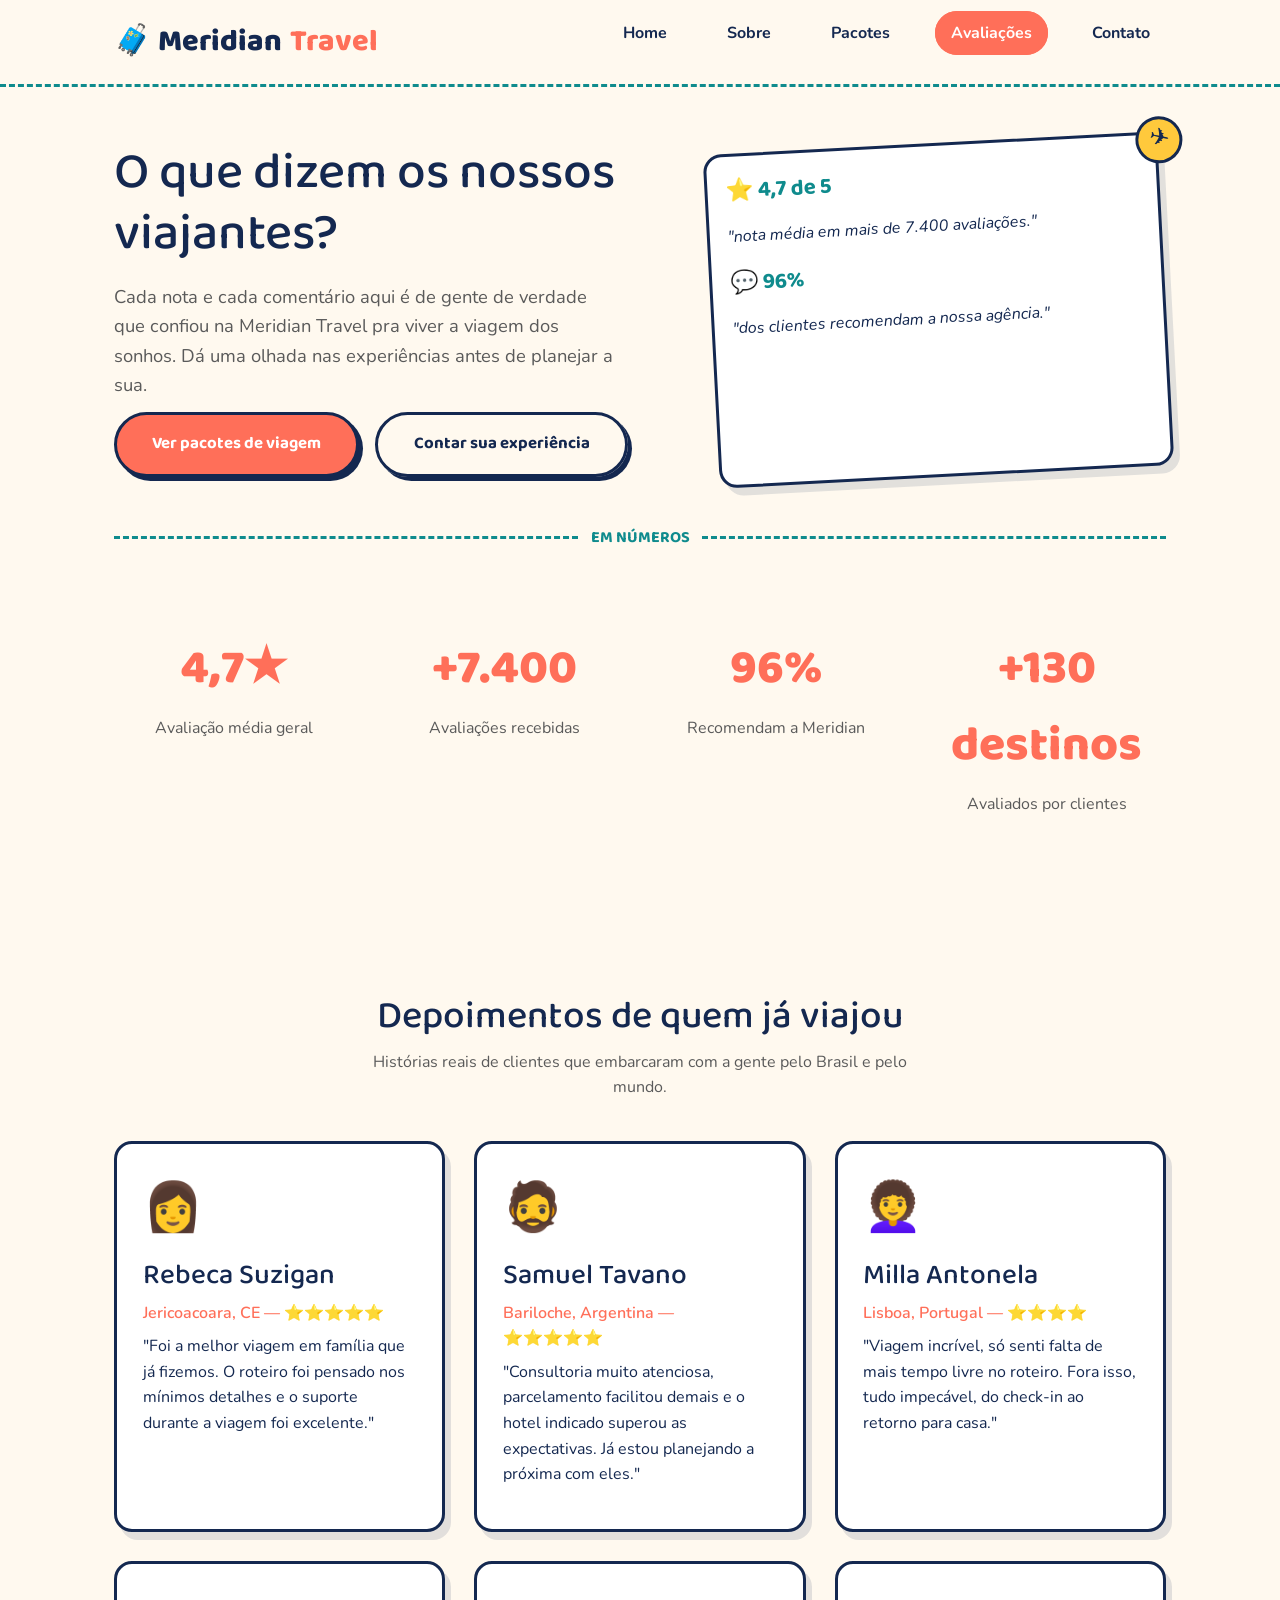
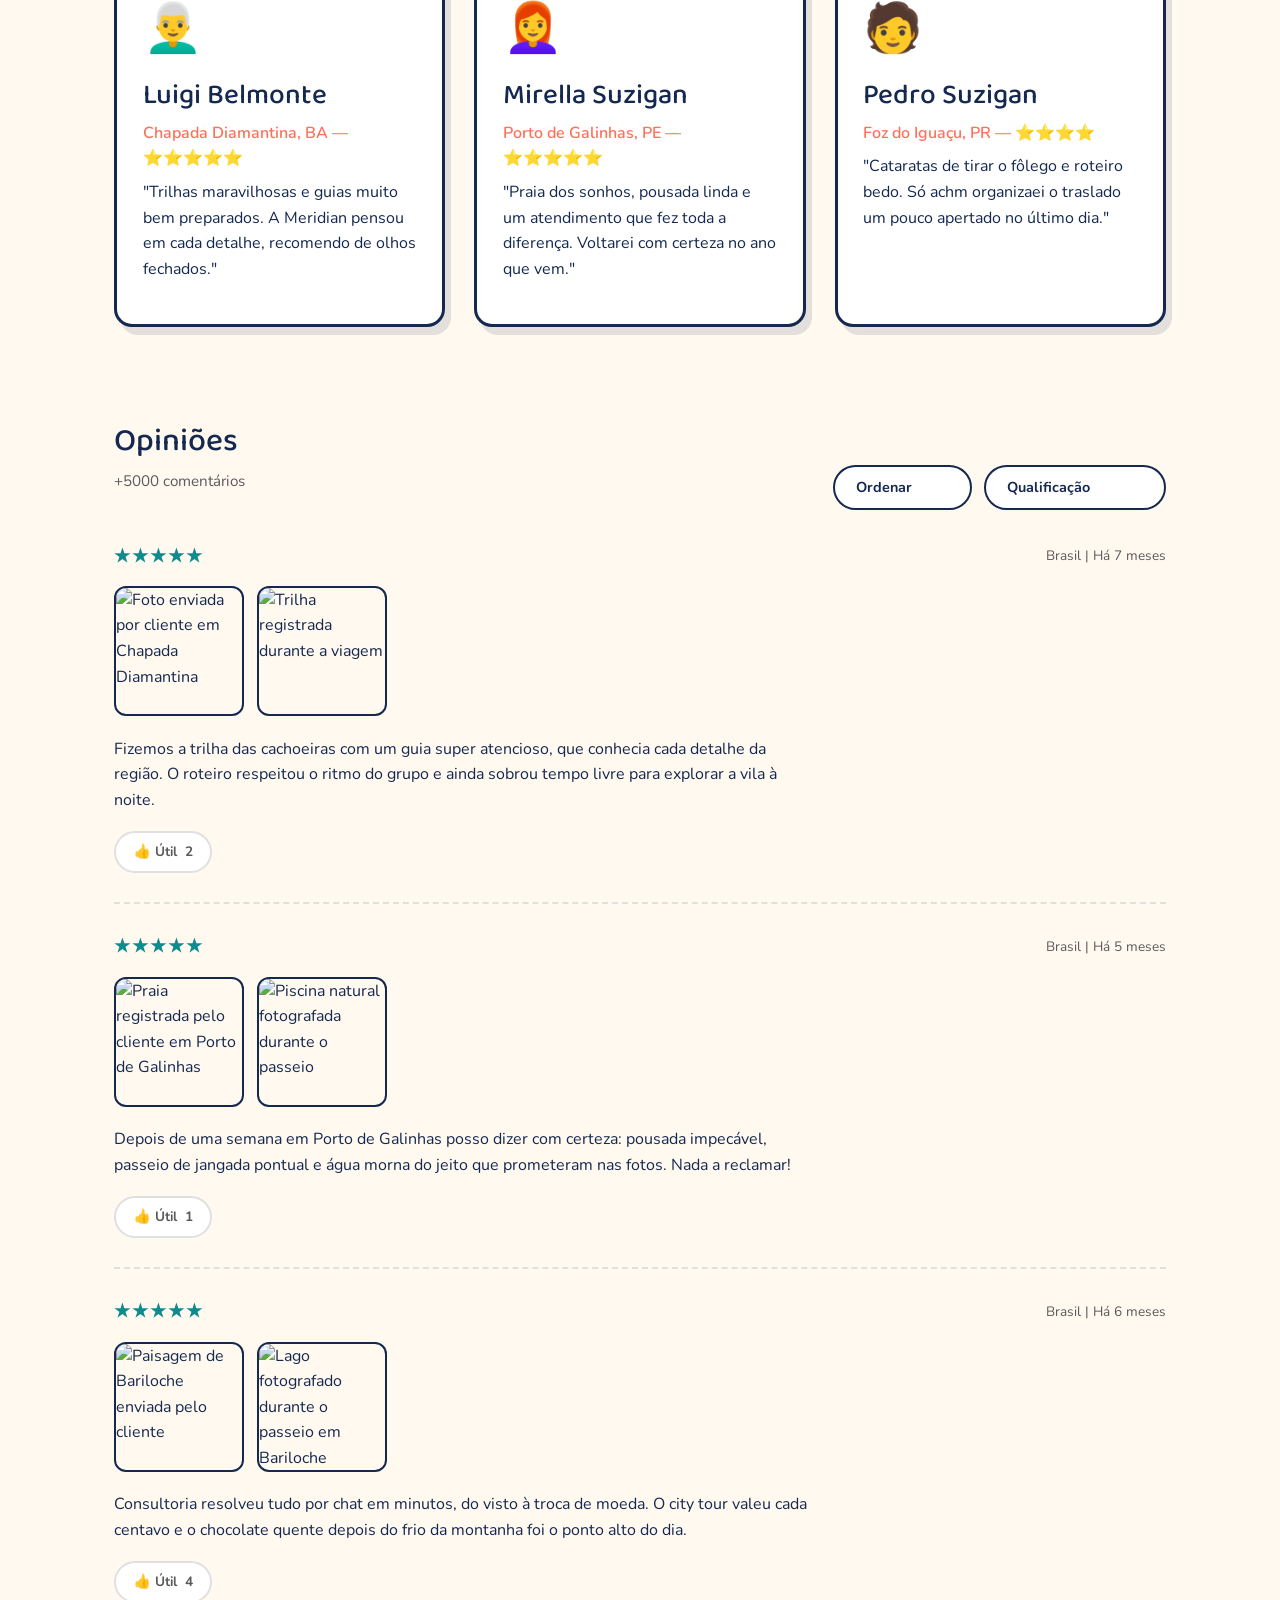
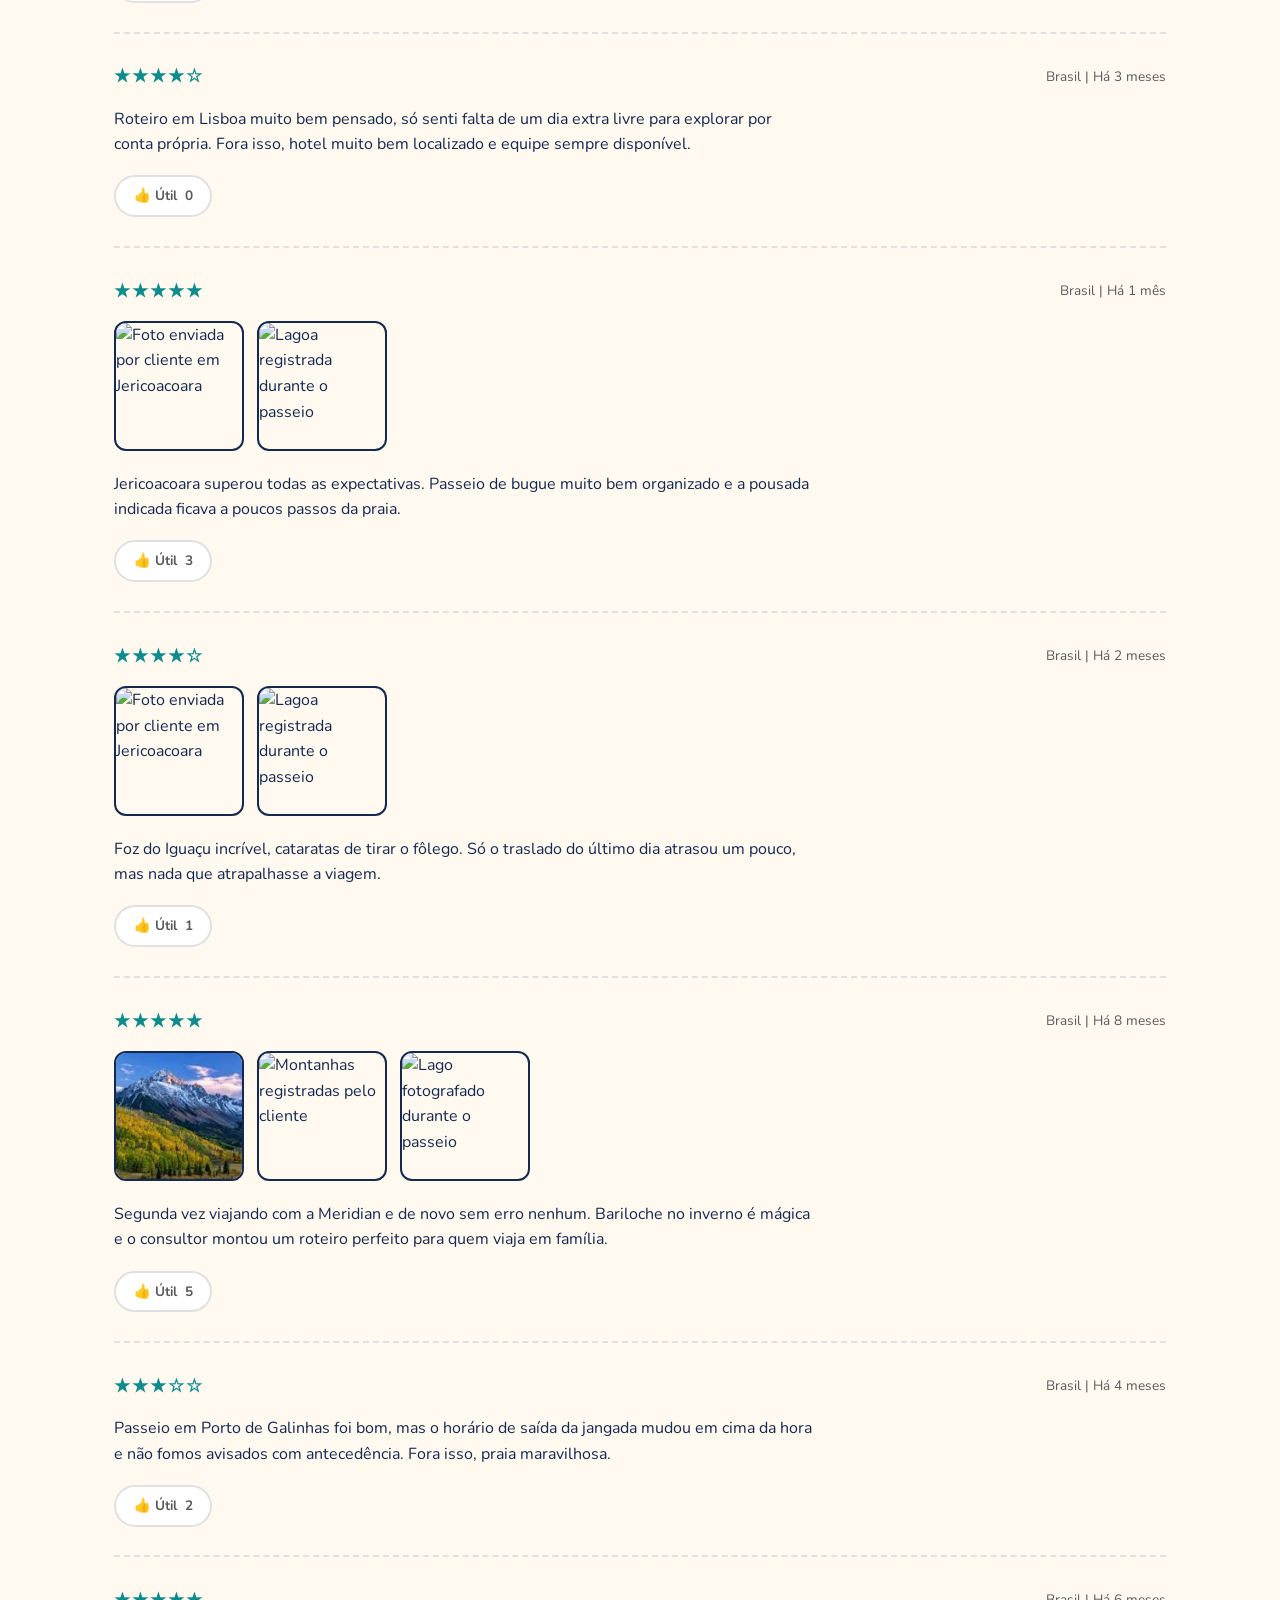
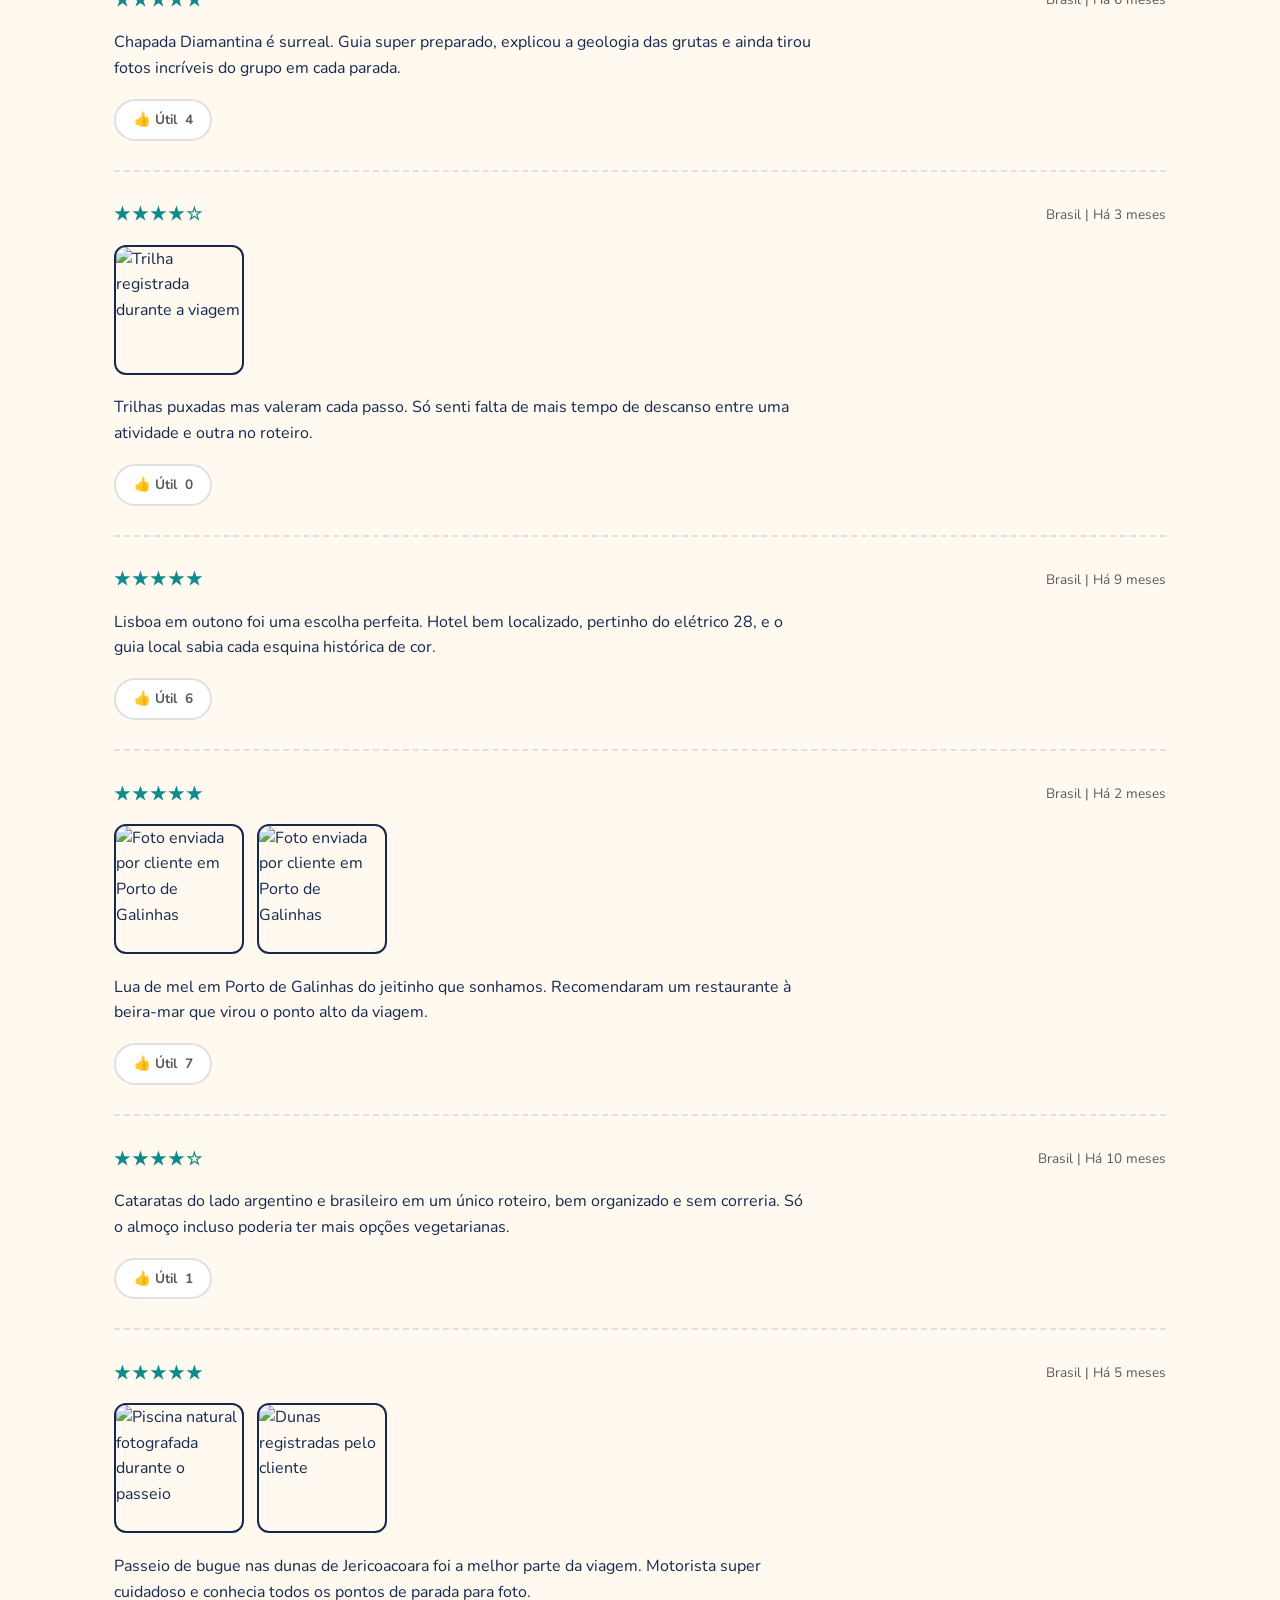
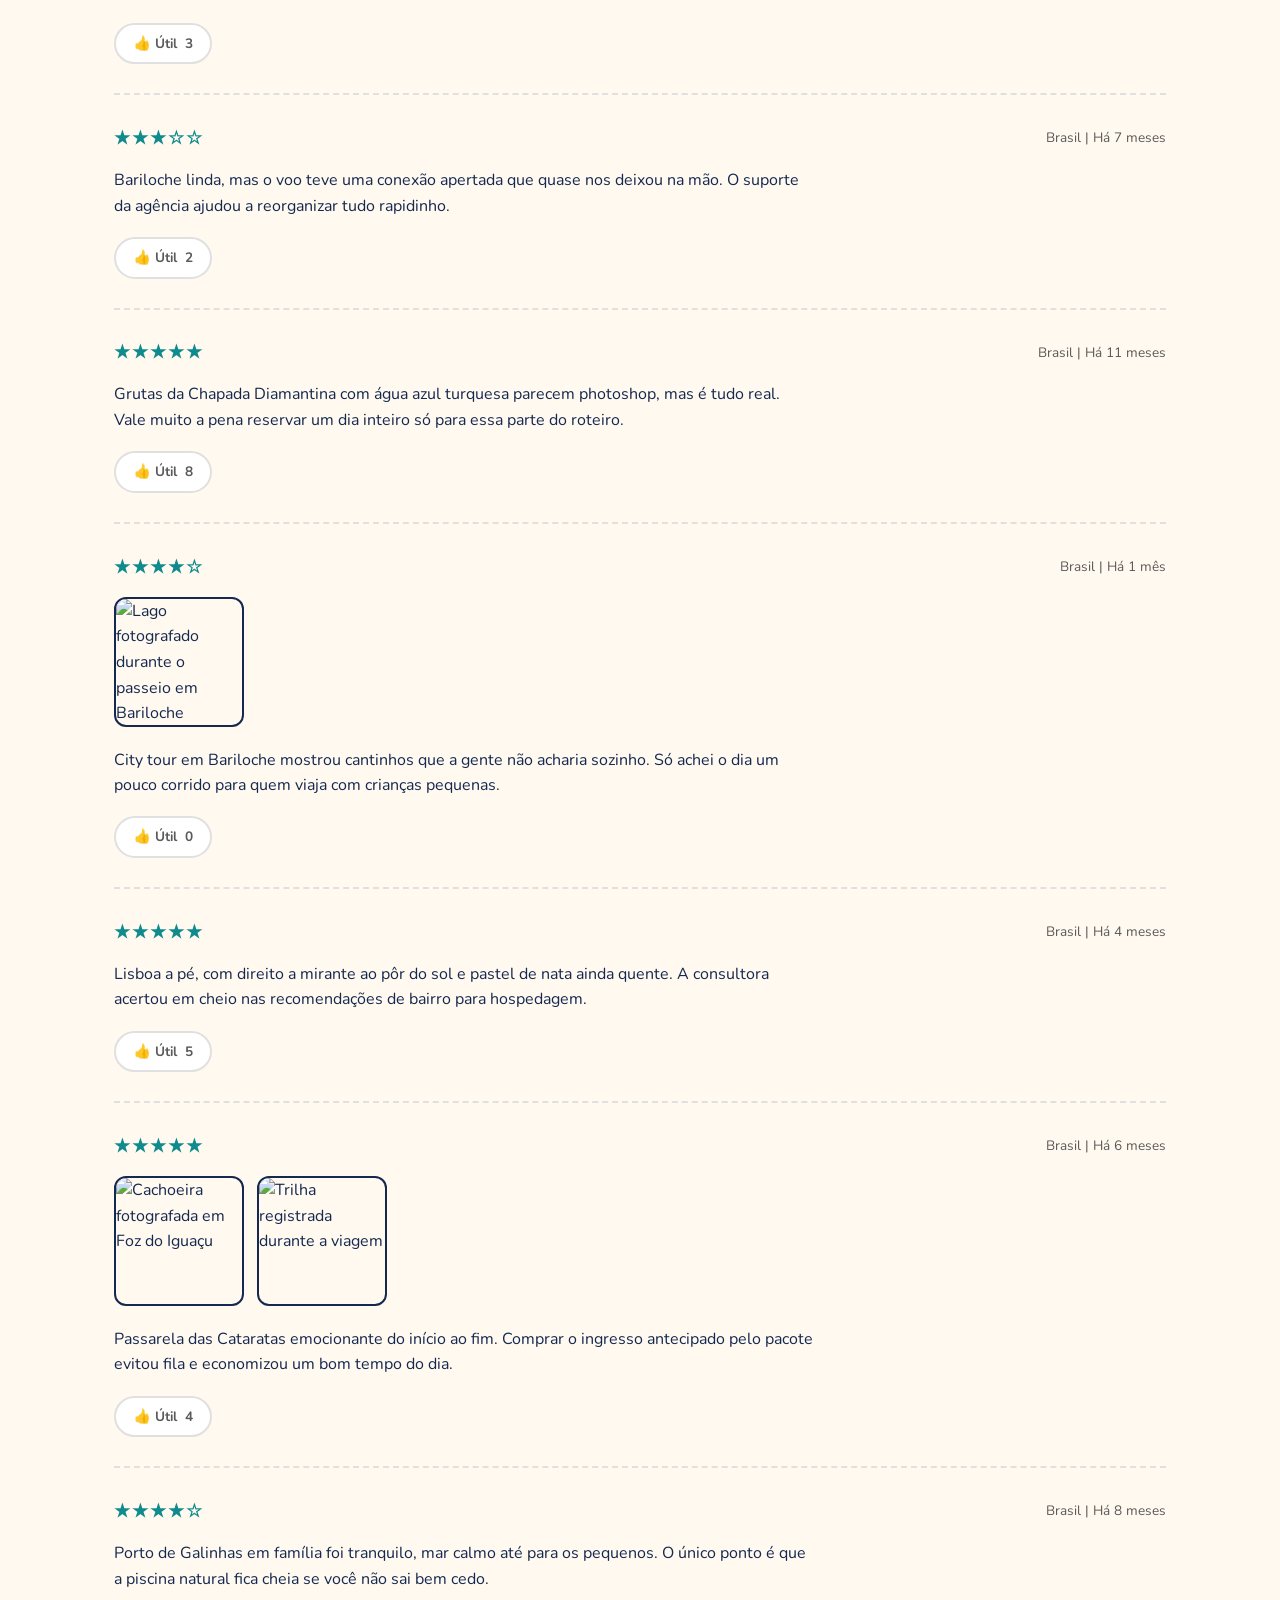
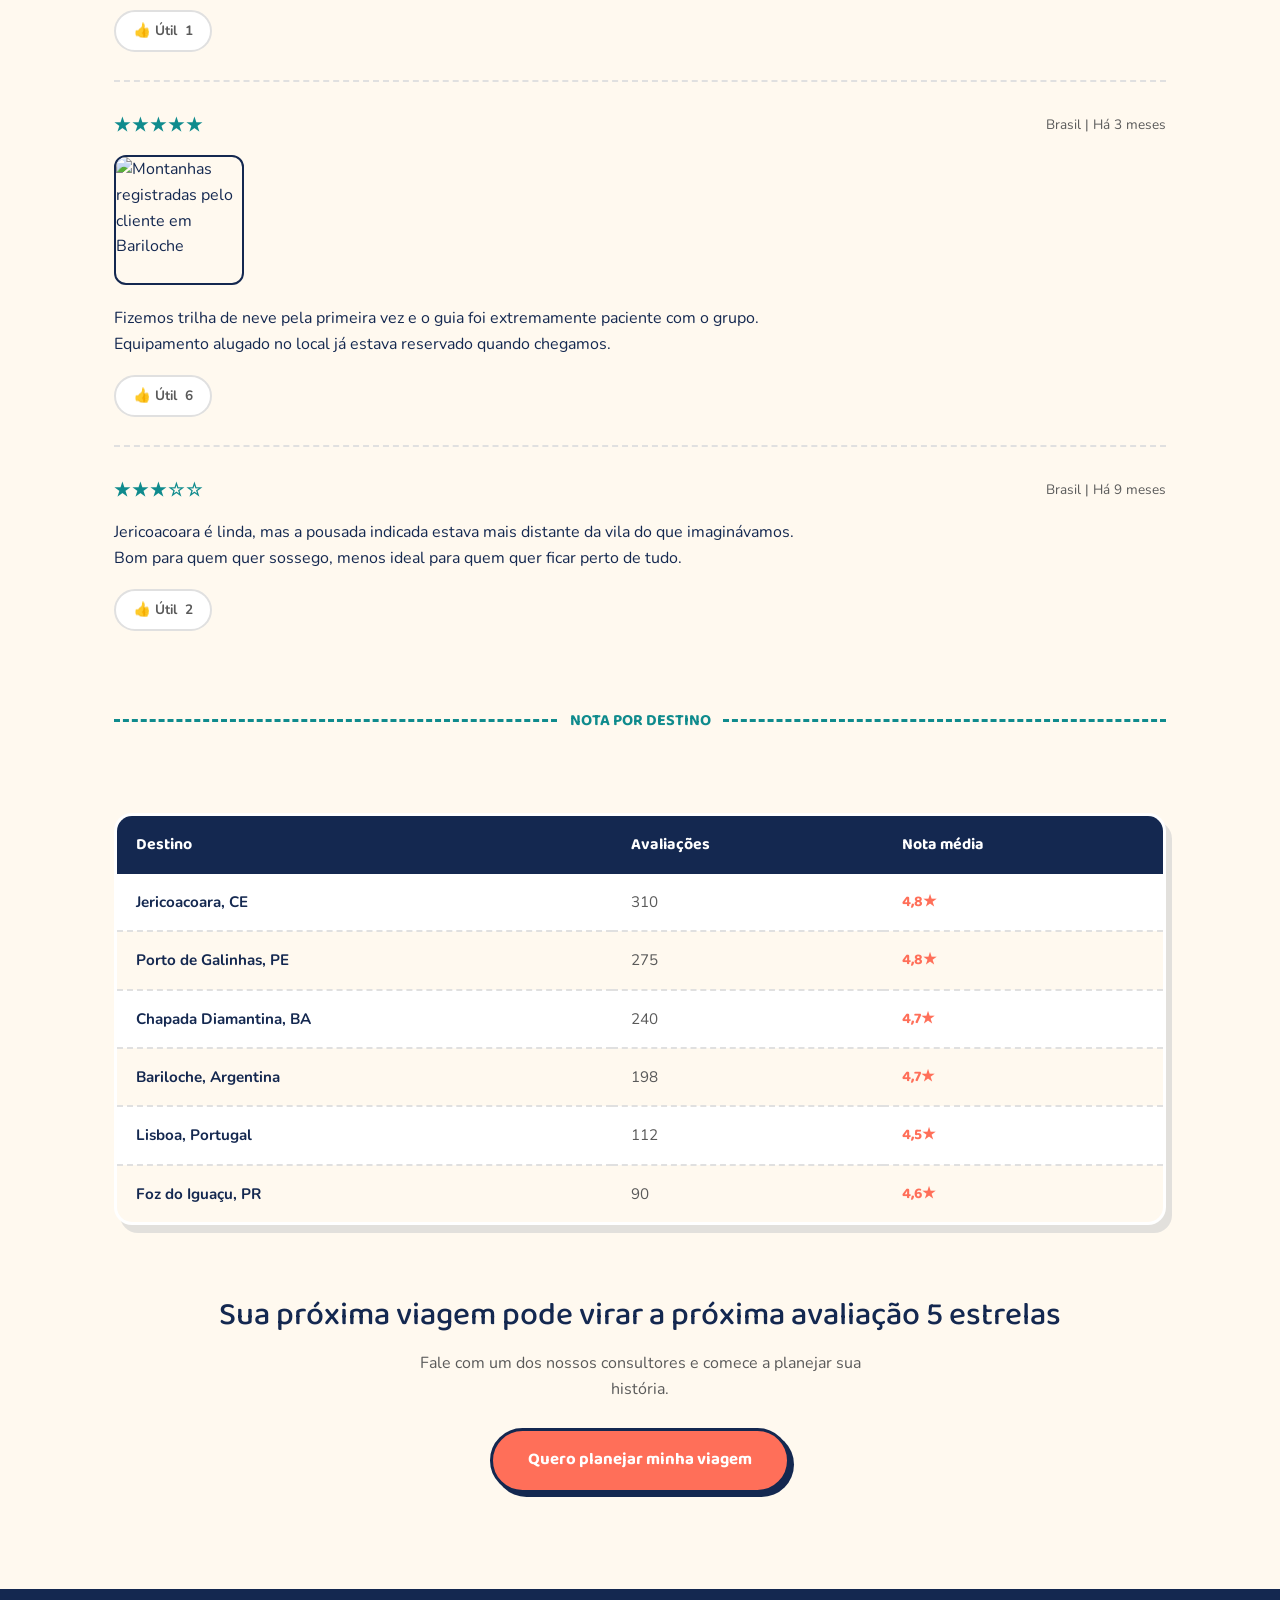
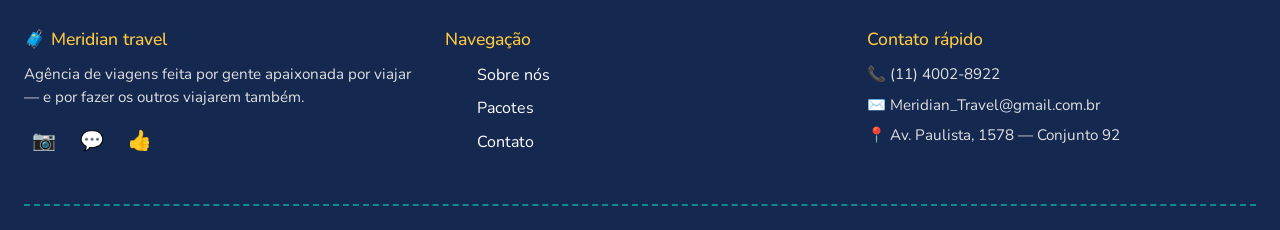
==== Avaliacoes.html @ 9601c0cf "Rename avaliacoes.html to Avaliacoes.html" ====
<!DOCTYPE html>
<html lang="pt-BR">

<head>
    <meta charset="UTF-8">
    <meta name="viewport" content="width=device-width, initial-scale=1.0">
    <title>Avaliações — Meridian Travel</title>
  <link rel="icon" href="https://th.bing.com/th/id/OIP.9bBPVVxENRC1uZ5atLbyDgHaI_?w=159&h=195&c=7&r=0&o=7&pid=1.7&rm=3" type="é o cong">
    <meta name="description"
        content="Veja o que nossos clientes falam sobre as viagens com a Meridian Travel: avaliações, notas e depoimentos reais.">
    <link href="https://cdn.jsdelivr.net/npm/bootstrap@5.3.3/dist/css/bootstrap.min.css" rel="stylesheet">
    <link rel="stylesheet" href="style/style.css">
</head>

<body>
    <header class="cabecalho">
        <nav class="nav-container">
            <a href="index.html" class="logo">🧳 Meridian<span>Travel</span></a>
            <ul class="menu">
                <li><a href="index.html">Home</a></li>
                <li><a href="Sobre.html">Sobre</a></li>
                <li><a href="Pacotes.html">Pacotes</a></li>
                <li><a href="Avaliacoes.html" aria-current="page">Avaliações</a></li>
                <li><a href="Contato.html">Contato</a></li>
            </ul>
        </nav>
    </header>

    <main>
        <section class="hero">
            <div class="hero-texto">
                <h1>O que dizem os nossos viajantes?</h1>
                <p>Cada nota e cada comentário aqui é de gente de verdade que confiou na Meridian Travel pra viver a
                    viagem
                    dos sonhos. Dá uma olhada nas experiências antes de planejar a sua.</p>
                <div class="hero-botoes">
                    <a href="Pacotes.html" class="botao botao-principal">Ver pacotes de viagem</a>
                    <a href="Contato.html" class="botao botao-outline">Contar sua experiência</a>
                </div>
            </div>
            <div class="selo-postal">
                <div class="destino">⭐ 4,7 de 5</div>
                <p class="frase">"nota média em mais de 7.400 avaliações."</p>
                <div class="destino">💬 96%</div>
                <p class="frase">"dos clientes recomendam a nossa agência."</p>
            </div>
        </section>

        <div class="rota">EM NÚMEROS</div>
        <section class="faixa-destaque">
            <div class="secao">
                <div class="lista-numeros">
                    <div>
                        <div class="numero">4,7★</div>
                        <p>Avaliação média geral</p>
                    </div>
                    <div>
                        <div class="numero">+7.400</div>
                        <p>Avaliações recebidas</p>
                    </div>
                    <div>
                        <div class="numero">96%</div>
                        <p>Recomendam a Meridian</p>
                    </div>
                    <div>
                        <div class="numero">+130 destinos</div>
                        <p>Avaliados por clientes</p>
                    </div>
                </div>
            </div>
        </section>

        <section class="secao" id="avaliacoes">
            <div class="secao-titulo">
                <h2>Depoimentos de quem já viajou</h2>
                <p>Histórias reais de clientes que embarcaram com a gente pelo Brasil e pelo mundo.</p>
            </div>
            <div class="grade-cartoes">
                <article class="cartao">
                    <div class="emoji-destino">👩</div>
                    <h3>Rebeca Suzigan</h3>
                    <p class="local" style="color:var(--coral-por-do-sol); font-weight:600; margin-bottom:.5rem;">
                        Jericoacoara, CE — ⭐⭐⭐⭐⭐</p>
                    <p>"Foi a melhor viagem em família que já fizemos. O roteiro foi pensado nos mínimos detalhes e o
                        suporte
                        durante a viagem foi excelente."</p>
                </article>
                <article class="cartao">
                    <div class="emoji-destino">🧔</div>
                    <h3>Samuel Tavano</h3>
                    <p class="local" style="color:var(--coral-por-do-sol); font-weight:600; margin-bottom:.5rem;">
                        Bariloche, Argentina — ⭐⭐⭐⭐⭐</p>
                    <p>"Consultoria muito atenciosa, parcelamento facilitou demais e o hotel indicado superou as
                        expectativas. Já estou planejando a próxima com eles."</p>
                </article>
                <article class="cartao">
                    <div class="emoji-destino">👩‍🦱</div>
                    <h3>Milla Antonela</h3>
                    <p class="local" style="color:var(--coral-por-do-sol); font-weight:600; margin-bottom:.5rem;">
                        Lisboa, Portugal — ⭐⭐⭐⭐</p>
                    <p>"Viagem incrível, só senti falta de mais tempo livre no roteiro. Fora isso, tudo impecável, do
                        check-in ao retorno para casa."</p>
                </article>
                <article class="cartao">
                    <div class="emoji-destino">👨‍🦳</div>
                    <h3>Luigi Belmonte</h3>
                    <p class="local" style="color:var(--coral-por-do-sol); font-weight:600; margin-bottom:.5rem;">
                        Chapada Diamantina, BA — ⭐⭐⭐⭐⭐</p>
                    <p>"Trilhas maravilhosas e guias muito bem preparados. A Meridian pensou em cada detalhe, recomendo
                        de
                        olhos fechados."</p>
                </article>
                <article class="cartao">
                    <div class="emoji-destino">👩‍🦰</div>
                    <h3>Mirella Suzigan</h3>
                    <p class="local" style="color:var(--coral-por-do-sol); font-weight:600; margin-bottom:.5rem;">
                        Porto de Galinhas, PE — ⭐⭐⭐⭐⭐</p>
                    <p>"Praia dos sonhos, pousada linda e um atendimento que fez toda a diferença. Voltarei com certeza
                        no
                        ano que vem."</p>
                </article>
                <article class="cartao">
                    <div class="emoji-destino">🧑</div>
                    <h3>Pedro Suzigan</h3>
                    <p class="local" style="color:var(--coral-por-do-sol); font-weight:600; margin-bottom:.5rem;">
                        Foz do Iguaçu, PR — ⭐⭐⭐⭐</p>
                    <p>"Cataratas de tirar o fôlego e roteiro bedo. Só achm organizaei o traslado um pouco apertado no
                        último dia."</p>
                </article>
            </div>
        </section>

        <section class="secao" id="opinioes">
            <div class="opinioes-cabecalho">
                <div>
                    <h2>Opiniões</h2>
                    <p class="opinioes-contagem">+5000 comentários</p>
                </div>
                <div class="opinioes-filtros">
                    <select class="filtro-pill" aria-label="Ordenar avaliações">
                        <option>Ordenar</option>
                        <option>Mais recentes</option>
                        <option>Mais úteis</option>
                    </select>
                    <select class="filtro-pill" aria-label="Filtrar por qualificação">
                        <option>Qualificação</option>
                        <option>5 estrelas</option>
                        <option>4 estrelas</option>
                        <option>3 estrelas ou menos</option>
                    </select>
                </div>
            </div>

            <article class="opiniao-item">
                <div class="opiniao-topo">
                    <div class="opiniao-estrelas">★★★★★</div>
                    <div class="opiniao-meta">Brasil | Há 7 meses</div>
                </div>
                <div class="opiniao-fotos">
                    <img src="https://images.unsplash.com/photo-1501785888041-af3ef285b470?auto=format&fit=crop&w=400&q=80"
                        alt="Foto enviada por cliente em Chapada Diamantina" loading="lazy">
                    <img src="https://images.unsplash.com/photo-1500375592092-40eb2168fd21?auto=format&fit=crop&w=400&q=80"
                        alt="Trilha registrada durante a viagem" loading="lazy">
                </div>
                <p class="opiniao-texto">Fizemos a trilha das cachoeiras com um guia super atencioso, que conhecia cada
                    detalhe da região. O roteiro respeitou o ritmo do grupo e ainda sobrou tempo livre para explorar a
                    vila à
                    noite.</p>
                <button class="util-btn" type="button" onclick="marcarUtil(this, 697)">👍 Útil <span>2</span></button>
            </article>

            <article class="opiniao-item">
                <div class="opiniao-topo">
                    <div class="opiniao-estrelas">★★★★★</div>
                    <div class="opiniao-meta">Brasil | Há 5 meses</div>
                </div>
                <div class="opiniao-fotos">
                    <img src="https://images.unsplash.com/photo-1507525428034-b723cf961d3e?auto=format&fit=crop&w=400&q=80"
                        alt="Praia registrada pelo cliente em Porto de Galinhas" loading="lazy">
                    <img src="https://images.unsplash.com/photo-1544551763-46a013bb70d5?auto=format&fit=crop&w=400&q=80"
                        alt="Piscina natural fotografada durante o passeio" loading="lazy">
                </div>
                <p class="opiniao-texto">Depois de uma semana em Porto de Galinhas posso dizer com certeza: pousada
                    impecável, passeio de jangada pontual e água morna do jeito que prometeram nas fotos. Nada a
                    reclamar!</p>
                <button class="util-btn" type="button" onclick="marcarUtil(this, 747)">👍 Útil <span>1</span></button>
            </article>

            <article class="opiniao-item">
                <div class="opiniao-topo">
                    <div class="opiniao-estrelas">★★★★★</div>
                    <div class="opiniao-meta">Brasil | Há 6 meses</div>
                </div>
                <div class="opiniao-fotos">
                    <img src="https://images.unsplash.com/photo-1476514525535-07fb3b4ae5f1?auto=format&fit=crop&w=400&q=80"
                        alt="Paisagem de Bariloche enviada pelo cliente" loading="lazy">
                    <img src="https://images.unsplash.com/photo-1483347756197-71ef80e95f73?auto=format&fit=crop&w=400&q=80"
                        alt="Lago fotografado durante o passeio em Bariloche" loading="lazy">
                </div>
                <p class="opiniao-texto">Consultoria resolveu tudo por chat em minutos, do visto à troca de moeda. O
                    city
                    tour valeu cada centavo e o chocolate quente depois do frio da montanha foi o ponto alto do dia.</p>
                <button class="util-btn" type="button" onclick="marcarUtil(this, 284)">👍 Útil <span>4</span></button>
            </article>

            <article class="opiniao-item">
                <div class="opiniao-topo">
                    <div class="opiniao-estrelas">★★★★☆</div>
                    <div class="opiniao-meta">Brasil | Há 3 meses</div>
                </div>
                <p class="opiniao-texto">Roteiro em Lisboa muito bem pensado, só senti falta de um dia extra livre para
                    explorar por conta própria. Fora isso, hotel muito bem localizado e equipe sempre disponível.</p>
                <button class="util-btn" type="button" onclick="marcarUtil(this, 259)">👍 Útil <span>0</span></button>
            </article>

            <article class="opiniao-item">
                <div class="opiniao-topo">
                    <div class="opiniao-estrelas">★★★★★</div>
                    <div class="opiniao-meta">Brasil | Há 1 mês</div>
                </div>
                <div class="opiniao-fotos">
                    <img src="https://pousadaportomare.com.br/wp-content/uploads/2019/08/praias-litoral-norte-sp.jpg"
                        alt="Foto enviada por cliente em Jericoacoara" loading="lazy">
                    <img src="https://ogimg.infoglobo.com.br/in/24899453-f0f-253/FT1086A/mergulho.jpg"
                        alt="Lagoa registrada durante o passeio" loading="lazy">
                </div>
                <p class="opiniao-texto">Jericoacoara superou todas as expectativas. Passeio de bugue muito bem
                    organizado
                    e a pousada indicada ficava a poucos passos da praia.</p>
                <button class="util-btn" type="button" onclick="marcarUtil(this, 233)">👍 Útil <span>3</span></button>
            </article>

            <article class="opiniao-item">
                <div class="opiniao-topo">
                    <div class="opiniao-estrelas">★★★★☆</div>
                    <div class="opiniao-meta">Brasil | Há 2 meses</div>
                </div>
                <div class="opiniao-fotos">
                    <img src="https://lh3.googleusercontent.com/gps-cs-s/AHRPTWlZGIQvqUCmAnMaPBCQnPBUMjiEq3dX-knj3ty8gCte-yuJ98q6QkZgCvJdVog1_hhpfDLcCKISOmImtnwjKyh7yVsOBIV7F9L2XG5FeeBEPQKi5tbuvNMp9-P_Ao9J757_4s_4=s680-w680-h510-rw"
                        alt="Foto enviada por cliente em Jericoacoara" loading="lazy">
                    <img src="https://lh3.googleusercontent.com/grass-cs/ACvplmNCnI4r5R6kb2AsIYfvib8rJgHhrliH0ldkMuW0ToOeXU4hFZTZVj6NiI0gD34DRVDVwSjgeZQJZZMEpWu6ZsY6XeeAhc7PHK0H_anxYw-lAYBLxqN-BiljRESumGtbmu-ym6pxOQ=w326-h312-n-k-no"
                        alt="Lagoa registrada durante o passeio" loading="lazy">
                </div>
                <p class="opiniao-texto">Foz do Iguaçu incrível, cataratas de tirar o fôlego. Só o traslado do último
                    dia
                    atrasou um pouco, mas nada que atrapalhasse a viagem.</p>
                <button class="util-btn" type="button" onclick="marcarUtil(this, 365)">👍 Útil <span>1</span></button>
            </article>

            <article class="opiniao-item">
                <div class="opiniao-topo">
                    <div class="opiniao-estrelas">★★★★★</div>
                    <div class="opiniao-meta">Brasil | Há 8 meses</div>
                </div>
                <div class="opiniao-fotos">
                    <img src="[data-uri]"
                        alt="Foto enviada por cliente em Bariloche" loading="lazy">
                    <img src="https://encrypted-tbn0.gstatic.com/images?q=tbn:ANd9GcTW_zuAZc4qdYriDHYCbozY11yKMxF8W6qm06qIo-oG3A&s=10"
                        alt="Montanhas registradas pelo cliente" loading="lazy">
                    <img src="https://encrypted-tbn0.gstatic.com/images?q=tbn:ANd9GcT8HgX3N155KFo_V7z2r7JOX58deGlLwp5uA2ieB0df3g&s=10"
                        alt="Lago fotografado durante o passeio" loading="lazy">
                </div>
                <p class="opiniao-texto">Segunda vez viajando com a Meridian e de novo sem erro nenhum. Bariloche no
                    inverno
                    é mágica e o consultor montou um roteiro perfeito para quem viaja em família.</p>
                <button class="util-btn" type="button" onclick="marcarUtil(this, 123)">👍 Útil <span>5</span></button>
            </article>

            <article class="opiniao-item">
                <div class="opiniao-topo">
                    <div class="opiniao-estrelas">★★★☆☆</div>
                    <div class="opiniao-meta">Brasil | Há 4 meses</div>
                </div>
                <p class="opiniao-texto">Passeio em Porto de Galinhas foi bom, mas o horário de saída da jangada mudou
                    em
                    cima da hora e não fomos avisados com antecedência. Fora isso, praia maravilhosa.</p>
                <button class="util-btn" type="button" onclick="marcarUtil(this, 697)">👍 Útil <span>2</span></button>
            </article>

            <article class="opiniao-item">
                <div class="opiniao-topo">
                    <div class="opiniao-estrelas">★★★★★</div>
                    <div class="opiniao-meta">Brasil | Há 6 meses</div>
                </div>
                <p class="opiniao-texto">Chapada Diamantina é surreal. Guia super preparado, explicou a geologia das
                    grutas
                    e ainda tirou fotos incríveis do grupo em cada parada.</p>
                <button class="util-btn" type="button" onclick="marcarUtil(this, 678)">👍 Útil <span>4</span></button>
            </article>

            <article class="opiniao-item">
                <div class="opiniao-topo">
                    <div class="opiniao-estrelas">★★★★☆</div>
                    <div class="opiniao-meta">Brasil | Há 3 meses</div>
                </div>
                <div class="opiniao-fotos">
                    <img src="https://images.unsplash.com/photo-1500375592092-40eb2168fd21?auto=format&fit=crop&w=400&q=80"
                        alt="Trilha registrada durante a viagem" loading="lazy">
                </div>
                <p class="opiniao-texto">Trilhas puxadas mas valeram cada passo. Só senti falta de mais tempo de
                    descanso
                    entre uma atividade e outra no roteiro.</p>
                <button class="util-btn" type="button" onclick="marcarUtil(this, 976)">👍 Útil <span>0</span></button>
            </article>

            <article class="opiniao-item">
                <div class="opiniao-topo">
                    <div class="opiniao-estrelas">★★★★★</div>
                    <div class="opiniao-meta">Brasil | Há 9 meses</div>
                </div>
                <p class="opiniao-texto">Lisboa em outono foi uma escolha perfeita. Hotel bem localizado, pertinho do
                    elétrico 28, e o guia local sabia cada esquina histórica de cor.</p>
                <button class="util-btn" type="button" onclick="marcarUtil(this, 457)">👍 Útil <span>6</span></button>
            </article>

            <article class="opiniao-item">
                <div class="opiniao-topo">
                    <div class="opiniao-estrelas">★★★★★</div>
                    <div class="opiniao-meta">Brasil | Há 2 meses</div>
                </div>
                <div class="opiniao-fotos">
                    <img src="https://www.melhoresdestinos.com.br/wp-content/uploads/2021/08/melhores-praias-brasil-morro-sao-paulo-1.jpg"
                        alt="Foto enviada por cliente em Porto de Galinhas" loading="lazy">
                        <img src="https://encrypted-tbn0.gstatic.com/images?q=tbn:ANd9GcQ_u9q8YzAhHyMxCDhP9A9T2344S5tImYCnNQ_GYW2BCg&s=10"
                            alt="Foto enviada por cliente em Porto de Galinhas" loading="lazy">
                </div>
                <p class="opiniao-texto">Lua de mel em Porto de Galinhas do jeitinho que sonhamos. Recomendaram um
                    restaurante à beira-mar que virou o ponto alto da viagem.</p>
                <button class="util-btn" type="button" onclick="marcarUtil(this, 780)">👍 Útil <span>7</span></button>
            </article>

            <article class="opiniao-item">
                <div class="opiniao-topo">
                    <div class="opiniao-estrelas">★★★★☆</div>
                    <div class="opiniao-meta">Brasil | Há 10 meses</div>
                </div>
                <p class="opiniao-texto">Cataratas do lado argentino e brasileiro em um único roteiro, bem organizado e
                    sem
                    correria. Só o almoço incluso poderia ter mais opções vegetarianas.</p>
                <button class="util-btn" type="button" onclick="marcarUtil(this, 235)">👍 Útil <span>1</span></button>
            </article>

            <article class="opiniao-item">
                <div class="opiniao-topo">
                    <div class="opiniao-estrelas">★★★★★</div>
                    <div class="opiniao-meta">Brasil | Há 5 meses</div>
                </div>
                <div class="opiniao-fotos">
                    <img src="https://images.unsplash.com/photo-1544551763-46a013bb70d5?auto=format&fit=crop&w=400&q=80"
                        alt="Piscina natural fotografada durante o passeio" loading="lazy">
                    <img src="https://images.unsplash.com/photo-1501785888041-af3ef285b470?auto=format&fit=crop&w=400&q=80"
                        alt="Dunas registradas pelo cliente" loading="lazy">
                </div>
                <p class="opiniao-texto">Passeio de bugue nas dunas de Jericoacoara foi a melhor parte da viagem.
                    Motorista
                    super cuidadoso e conhecia todos os pontos de parada para foto.</p>
                <button class="util-btn" type="button" onclick="marcarUtil(this, 779)">👍 Útil <span>3</span></button>
            </article>

            <article class="opiniao-item">
                <div class="opiniao-topo">
                    <div class="opiniao-estrelas">★★★☆☆</div>
                    <div class="opiniao-meta">Brasil | Há 7 meses</div>
                </div>
                <p class="opiniao-texto">Bariloche linda, mas o voo teve uma conexão apertada que quase nos deixou na
                    mão.
                    O suporte da agência ajudou a reorganizar tudo rapidinho.</p>
                <button class="util-btn" type="button" onclick="marcarUtil(this, 788)">👍 Útil <span>2</span></button>
            </article>

            <article class="opiniao-item">
                <div class="opiniao-topo">
                    <div class="opiniao-estrelas">★★★★★</div>
                    <div class="opiniao-meta">Brasil | Há 11 meses</div>
                </div>
                <p class="opiniao-texto">Grutas da Chapada Diamantina com água azul turquesa parecem photoshop, mas é
                    tudo
                    real. Vale muito a pena reservar um dia inteiro só para essa parte do roteiro.</p>
                <button class="util-btn" type="button" onclick="marcarUtil(this, 346)">👍 Útil <span>8</span></button>
            </article>

            <article class="opiniao-item">
                <div class="opiniao-topo">
                    <div class="opiniao-estrelas">★★★★☆</div>
                    <div class="opiniao-meta">Brasil | Há 1 mês</div>
                </div>
                <div class="opiniao-fotos">
                    <img src="https://images.unsplash.com/photo-1483347756197-71ef80e95f73?auto=format&fit=crop&w=400&q=80"
                        alt="Lago fotografado durante o passeio em Bariloche" loading="lazy">
                </div>
                <p class="opiniao-texto">City tour em Bariloche mostrou cantinhos que a gente não acharia sozinho. Só
                    achei
                    o dia um pouco corrido para quem viaja com crianças pequenas.</p>
                <button class="util-btn" type="button" onclick="marcarUtil(this, 796)">👍 Útil <span>0</span></button>
            </article>

            <article class="opiniao-item">
                <div class="opiniao-topo">
                    <div class="opiniao-estrelas">★★★★★</div>
                    <div class="opiniao-meta">Brasil | Há 4 meses</div>
                </div>
                <p class="opiniao-texto">Lisboa a pé, com direito a mirante ao pôr do sol e pastel de nata ainda quente.
                    A
                    consultora acertou em cheio nas recomendações de bairro para hospedagem.</p>
                <button class="util-btn" type="button" onclick="marcarUtil(this, 565)">👍 Útil <span>5</span></button>
            </article>

            <article class="opiniao-item">
                <div class="opiniao-topo">
                    <div class="opiniao-estrelas">★★★★★</div>
                    <div class="opiniao-meta">Brasil | Há 6 meses</div>
                </div>
                <div class="opiniao-fotos">
                    <img src="https://images.unsplash.com/photo-1533760881669-80d0a13040ce?auto=format&fit=crop&w=400&q=80"
                        alt="Cachoeira fotografada em Foz do Iguaçu" loading="lazy">
                    <img src="https://images.unsplash.com/photo-1500375592092-40eb2168fd21?auto=format&fit=crop&w=400&q=80"
                        alt="Trilha registrada durante a viagem" loading="lazy">
                </div>
                <p class="opiniao-texto">Passarela das Cataratas emocionante do início ao fim. Comprar o ingresso
                    antecipado pelo pacote evitou fila e economizou um bom tempo do dia.</p>
                <button class="util-btn" type="button" onclick="marcarUtil(this, 679)">👍 Útil <span>4</span></button>
            </article>

            <article class="opiniao-item">
                <div class="opiniao-topo">
                    <div class="opiniao-estrelas">★★★★☆</div>
                    <div class="opiniao-meta">Brasil | Há 8 meses</div>
                </div>
                <p class="opiniao-texto">Porto de Galinhas em família foi tranquilo, mar calmo até para os pequenos. O
                    único ponto é que a piscina natural fica cheia se você não sai bem cedo.</p>
                <button class="util-btn" type="button" onclick="marcarUtil(this, 345)">👍 Útil <span>1</span></button>
            </article>

            <article class="opiniao-item">
                <div class="opiniao-topo">
                    <div class="opiniao-estrelas">★★★★★</div>
                    <div class="opiniao-meta">Brasil | Há 3 meses</div>
                </div>
                <div class="opiniao-fotos">
                    <img src="https://images.unsplash.com/photo-1517398013941-42a4ac6c1e60?auto=format&fit=crop&w=400&q=80"
                        alt="Montanhas registradas pelo cliente em Bariloche" loading="lazy">
                </div>
                <p class="opiniao-texto">Fizemos trilha de neve pela primeira vez e o guia foi extremamente paciente com
                    o
                    grupo. Equipamento alugado no local já estava reservado quando chegamos.</p>
                <button class="util-btn" type="button" onclick="marcarUtil(this, 796)">👍 Útil <span>6</span></button>
            </article>

            <article class="opiniao-item">
                <div class="opiniao-topo">
                    <div class="opiniao-estrelas">★★★☆☆</div>
                    <div class="opiniao-meta">Brasil | Há 9 meses</div>
                </div>
                <p class="opiniao-texto">Jericoacoara é linda, mas a pousada indicada estava mais distante da vila do
                    que
                    imaginávamos. Bom para quem quer sossego, menos ideal para quem quer ficar perto de tudo.</p>
                <button class="util-btn" type="button" onclick="marcarUtil(this, 934)">👍 Útil <span>2</span></button>
            </article>
        </section>

        <div class="rota">NOTA POR DESTINO</div>
        <div class="tabela-wrapper">
            <table class="tabela">
                <thead>
                    <tr>
                        <th>Destino</th>
                        <th>Avaliações</th>
                        <th>Nota média</th>
                    </tr>
                </thead>
                <tbody>
                    <tr>
                        <td><strong>Jericoacoara, CE</strong></td>
                        <td>310</td>
                        <td class="preco-tabela">4,8★</td>
                    </tr>
                    <tr>
                        <td><strong>Porto de Galinhas, PE</strong></td>
                        <td>275</td>
                        <td class="preco-tabela">4,8★</td>
                    </tr>
                    <tr>
                        <td><strong>Chapada Diamantina, BA</strong></td>
                        <td>240</td>
                        <td class="preco-tabela">4,7★</td>
                    </tr>
                    <tr>
                        <td><strong>Bariloche, Argentina</strong></td>
                        <td>198</td>
                        <td class="preco-tabela">4,7★</td>
                    </tr>
                    <tr>
                        <td><strong>Lisboa, Portugal</strong></td>
                        <td>112</td>
                        <td class="preco-tabela">4,5★</td>
                    </tr>
                    <tr>
                        <td><strong>Foz do Iguaçu, PR</strong></td>
                        <td>90</td>
                        <td class="preco-tabela">4,6★</td>
                    </tr>
                </tbody>
            </table>
        </div>

        <section class="secao" style="text-align:center;">
            <h2 style="margin-bottom:1rem;">Sua próxima viagem pode virar a próxima avaliação 5 estrelas</h2>
            <p style="color:var(--cinza-texto); max-width:50ch; margin:0 auto 1.6rem;">Fale com um dos nossos
                consultores e comece a planejar sua história.</p>
            <a href="Contato.html" class="botao botao-principal">Quero planejar minha viagem</a>
        </section>
    </main>

    <footer class="rodape">
        <div class="rodape-conteudo">
            <div>
                <h4>🧳 Meridian travel</h4>
                <p>Agência de viagens feita por gente apaixonada por viajar — e por fazer os outros viajarem também.</p>
                <div class="redes-sociais">
                    <a href="Contato.html" aria-label="Instagram">📷</a>
                    <a href="Contato.html" aria-label="WhatsApp">💬</a>
                    <a href="Contato.html" aria-label="Facebook">👍</a>
                </div>
            </div>
            <div>
                <h4>Navegação</h4>
                <ul>
                    <li><a href="Sobre.html">Sobre nós</a></li>
                    <li><a href="Pacotes.html">Pacotes</a></li>
                    <li><a href="Contato.html">Contato</a></li>
                </ul>
            </div>
            <div>
                <h4>Contato rápido</h4>
                <p>📞 (11) 4002-8922</p>
                <p>✉️ Meridian_Travel@gmail.com.br</p>
                <p>📍 Av. Paulista, 1578 — Conjunto 92</p>
            </div>
        </div>
    </footer>
    <script src="https://cdn.jsdelivr.net/npm/bootstrap@5.3.3/dist/js/bootstrap.bundle.min.js"></script>
    <script>
        function marcarUtil(botao, contagemInicial) {
            const span = botao.querySelector('span');
            const jaMarcado = botao.classList.toggle('ativo');
            const contagemAtual = parseInt(span.textContent, 10);
            span.textContent = jaMarcado ? contagemAtual + 1 : contagemInicial;
        }
    </script>
</body>
</html>
---- style/style.css ----
@import url('https://fonts.googleapis.com/css2?family=Baloo+2:wght@500;600;700;800&family=Nunito:wght@400;600;700;800&display=swap');

:root {
    --amarelo-sol: #ffc93c;
    --coral-por-do-sol: #ff6f59;
    --azul-oceano: #0f8b8d;
    --azul-marinho: #142850;
    --papel-creme: #fff9ef;
    --verde-mata: #7ac74f;
    --branco: #ffffff;
    --cinza-texto: #5a5a5a;
    --cinza-claro: #f0f0f0;
    --cinza-borda: #e0e0e0;

    --fonte-titulo: 'Baloo 2', sans-serif;
    --fonte-texto: 'Nunito', sans-serif;

    --raio-postal: 18px;
    --sombra-postal: 6px 8px 0 rgba(20, 40, 80, 0.12);
    --sombra-leve: 2px 4px 8px rgba(20, 40, 80, 0.08);
}

* {
    box-sizing: border-box;
    margin: 0;
    padding: 0;
}

html {
    scroll-behavior: smooth;
}

body {
    font-family: var(--fonte-texto);
    background-color: var(--papel-creme);
    color: var(--azul-marinho);
    line-height: 1.6;
}

img {
    max-width: 100%;
    display: block;
}

a {
    text-decoration: none;
    color: inherit;
}

ul {
    list-style: none;
}

h1,
h2,
h3 {
    font-family: var(--fonte-titulo);
    line-height: 1.2;
}

a:focus-visible,
button:focus-visible,
input:focus-visible,
textarea:focus-visible {
    outline: 3px solid var(--coral-por-do-sol);
    outline-offset: 3px;
}

@media (prefers-reduced-motion: reduce) {
    * {
        animation: none !important;
        transition: none !important;
        scroll-behavior: auto !important;
    }
}

.cabecalho {
    background-color: var(--papel-creme);
    border-bottom: 3px dashed var(--azul-oceano);
    position: sticky;
    top: 0;
    z-index: 50;
}

.nav-container {
    max-width: 1100px;
    margin: 0 auto;
    padding: 1.1rem 1.5rem;
    display: flex;
    justify-content: space-between;
    align-items: center;
    flex-wrap: wrap;
    gap: 1rem;
}

.logo {
    font-family: var(--fonte-titulo);
    font-size: 1.9rem;
    font-weight: 800;
    color: var(--azul-marinho);
    display: flex;
    align-items: center;
    gap: 0.5rem;
}

.logo span {
    color: var(--coral-por-do-sol);
}

.menu {
    display: flex;
    gap: 1.8rem;
    flex-wrap: wrap;
}

.menu a {
    font-weight: 700;
    padding: 0.5rem 0.8rem;
    border: 3px solid transparent;
    border-radius: 999px;
    transition: all 0.2s ease;
}

.menu a:hover {
    color: var(--branco);
    background-color: var(--coral-por-do-sol);
    border-color: var(--coral-por-do-sol);
}

.menu a[aria-current="page"] {
    color: var(--branco);
    background-color: var(--coral-por-do-sol);
    border-color: var(--coral-por-do-sol);
}

.botao {
    display: inline-block;
    font-family: var(--fonte-titulo);
    font-weight: 700;
    padding: 1rem 2.2rem;
    font-size: 1.05rem;
    border-radius: 999px;
    border: 3px solid var(--azul-marinho);
    cursor: pointer;
    transition: transform 0.15s ease, box-shadow 0.15s ease;
    box-shadow: 4px 4px 0 var(--azul-marinho);
}

.botao:hover {
    transform: translate(-2px, -2px);
    box-shadow: 6px 6px 0 var(--azul-marinho);
}

.botao:active {
    transform: translate(0, 0);
    box-shadow: 2px 2px 0 var(--azul-marinho);
}

.botao-principal {
    background-color: var(--coral-por-do-sol);
    color: var(--branco);
}

.botao-secundario {
    background-color: var(--amarelo-sol);
    color: var(--azul-marinho);
}

.botao-outline {
    background-color: transparent;
    color: var(--azul-marinho);
}

.hero {
    max-width: 1100px;
    margin: 0 auto;
    padding: 3.5rem 1.5rem 3rem;
    display: grid;
    grid-template-columns: 1.1fr 0.9fr;
    gap: 2.5rem;
}

.hero-texto h1 {
    font-size: clamp(2.2rem, 4vw, 3.2rem);
    margin-bottom: 1rem;
    color: var(--azul-marinho);
}

.hero-texto p {
    font-size: 1.15rem;
    color: var(--cinza-texto);
    margin-bottom: .8rem;
    max-width: 46ch;
}

.hero-botoes {
    display: flex;
    gap: 1rem;
    flex-wrap: wrap;
}

.selo-postal {
    background: var(--branco);
    border: 3px solid var(--azul-marinho);
    border-radius: var(--raio-postal);
    padding: 2cqb;
    position: relative;
    transform: rotate(-3deg);
    box-shadow: var(--sombra-postal);
    font-family: var(--fonte-titulo);
    align-items: le;

}

.selo-postal::before {
    content: "✈";
    position: absolute;
    top: -18px;
    right: -28px;
    background: var(--amarelo-sol);
    border: 3px solid var(--azul-marinho);
    border-radius: 60%;
    width: 47px;
    height: 47px;
    display: flex;
    align-items: center;
    justify-content: center;
    font-size: 1.5rem;
    transform: rotate(15deg);
}

.selo-postal .destino {
    font-size: 1.4rem;
    font-weight: 700;
    color: var(--azul-oceano);
}

.selo-postal .frase {
    font-family: var(--fonte-texto);
    font-style: italic;
    color: var(-cinza-texto);
    margin-top: 0.9rem;
}

.rota {
    max-width: 1100px;
    margin: 0 auto;
    padding: 0 1.5rem;
    display: flex;
    align-items: center;
    gap: 0.8rem;
    color: var(--azul-oceano);
    font-family: var(--fonte-titulo);
    font-weight: 700;
}

.rota::before,
.rota::after {
    content: "";
    flex: 1;
    border-top: 3px dashed var(--azul-oceano);
}

.secao {
    max-width: 1100px;
    margin: 0 auto;
    padding: 3rem 1.5rem;
}

.secao-titulo {
    text-align: center;
    margin-bottom: 2.5rem;
}

.secao-titulo h2 {
    font-size: clamp(1.8rem, 3vw, 2.4rem);
    color: var(--azul-marinho);
}

.secao-titulo p {
    color: var(--cinza-texto);
    max-width: 55ch;
    margin: 0.6rem auto 0;
}

.grade-cartoes {
    display: grid;
    grid-template-columns: repeat(auto-fit, minmax(260px, 1fr));
    gap: 1.8rem;
}

.cartao {
    background: var(--branco);
    border: 3px solid var(--azul-marinho);
    border-radius: var(--raio-postal);
    padding: 1.6rem;
    box-shadow: var(--sombra-postal);
    transition: transform 0.2s ease;
}

.cartao:nth-child(2n) {
    transform: rotate(1deg);
}

.cartao:nth-child(2n+1) {
    transform: rotate(-1deg);
}

.cartao:hover {
    transform: rotate(0deg) translateY(-4px);
}

.duas-colunas {
    display: grid;
    grid-template-columns: 1fr 1fr;
    gap: 2.5rem;
}

@media (max-width: 768px) {
    .duas-colunas {
        grid-template-columns: 1fr;
    }
}

.form-contato {
    display: flex;
    flex-direction: column;
    gap: 1.5rem;
}

.grupo-formulario {
    display: flex;
    flex-direction: column;
    gap: 0.5rem;
}

.form-contato label {
    font-weight: 600;
    color: var(--azul-marinho);
    font-family: var(--fonte-titulo);
}

.form-contato input,
.form-contato textarea,
.form-contato select {
    padding: 0.8rem 1rem;
    border: 3px solid var(--azul-marinho);
    border-radius: 8px;
    font-family: var(--fonte-texto);
    font-size: 1rem;
    transition: border-color 0.2s ease, box-shadow 0.2s ease;
}

.form-contato input:focus,
.form-contato textarea:focus,
.form-contato select:focus {
    outline: none;
    border-color: var(--coral-por-do-sol);
    box-shadow: 0 0 0 3px rgba(255, 111, 89, 0.1);
}

.form-contato textarea {
    resize: vertical;
    min-height: 120px;
}

.info-contato {
    background: var(--branco);
    border: 3px solid var(--azul-marinho);
    border-radius: var(--raio-postal);
    padding: 1.8rem;
    box-shadow: var(--sombra-postal);
}

.info-contato h3 {
    font-size: 1.3rem;
    color: var(--azul-marinho);
    margin-bottom: 1.2rem;
}

.item-contato {
    margin-bottom: 1.5rem;
    padding-bottom: 1.5rem;
    border-bottom: 2px dashed var(--azul-oceano);
}

.item-contato:last-child {
    border-bottom: none;
    margin-bottom: 0;
    padding-bottom: 0;
}

.item-contato strong {
    display: block;
    color: var(--azul-marinho);
    margin-bottom: 0.3rem;
}

.item-contato a {
    color: var(--coral-por-do-sol);
    font-weight: 600;
    transition: color 0.2s ease;
}

.item-contato a:hover {
    color: var(--azul-oceano);
}

.faixa-numeros {
    background: linear-gradient(135deg, var(--azul-marinho) 0%, var(--azul-oceano) 100%);
    padding: 2.5rem 1.5rem;
    margin-bottom: 2rem;
}

.grade-numeros {
    max-width: 1100px;
    margin: 0 auto;
    display: grid;
    grid-template-columns: repeat(auto-fit, minmax(200px, 1fr));
    gap: 2rem;
    text-align: center;
}

.numero-item {
    color: var(--branco);
}

.numero-item strong {
    display: block;
    font-size: clamp(2rem, 5vw, 3rem);
    color: var(--amarelo-sol);
    font-family: var(--fonte-titulo);
}

.numero-item span {
    display: block;
    font-size: 1rem;
    margin-top: 0.3rem;
}

.cartao-pacote {
    background: var(--branco);
    border: 3px solid var(--azul-marinho);
    border-radius: var(--raio-postal);
    overflow: hidden;
    box-shadow: var(--sombra-postal);
    transition: transform 0.2s ease, box-shadow 0.2s ease;
    display: flex;
    flex-direction: column;
}

.cartao-pacote:hover {
    transform: translateY(-8px);
    box-shadow: 8px 12px 16px rgba(20, 40, 80, 0.2);
}

.cartao-imagem {
    width: 100%;
    height: 200px;
    background: linear-gradient(135deg, var(--coral-por-do-sol), var(--amarelo-sol));
    display: flex;
    align-items: center;
    justify-content: center;
    font-size: 3rem;
}

.cartao-corpo {
    padding: 1.5rem;
    flex: 1;
    display: flex;
    flex-direction: column;
}

.cartao-corpo h3 {
    font-size: 1.3rem;
    color: var(--azul-marinho);
    margin-bottom: 0.5rem;
}

.cartao-corpo .local {
    color: var(--coral-por-do-sol);
    font-weight: 600;
    font-size: 0.9rem;
    margin-bottom: 0.8rem;
}

.cartao-corpo p {
    color: var(--cinza-texto);
    font-size: 0.95rem;
    line-height: 1.5;
    margin-bottom: 1rem;
    flex: 1;
}

.cartao-preco {
    background: var(--amarelo-sol);
    padding: 0.8rem 1rem;
    border-radius: 8px;
    margin-bottom: 1rem;
    text-align: center;
}

.cartao-preco strong {
    display: block;
    font-size: 1.6rem;
    color: var(--azul-marinho);
    font-family: var(--fonte-titulo);
}

.cartao-preco span {
    display: block;
    font-size: 0.85rem;
    color: var(--cinza-texto);
}

.cartao-incluso {
    background: var(--cinza-claro);
    padding: 1rem;
    border-radius: 8px;
    margin-bottom: 1rem;
    font-size: 0.9rem;
    color: var(--cinza-texto);
}

.cartao-incluso strong {
    display: block;
    color: var(--azul-marinho);
    margin-bottom: 0.5rem;
}

.rodape {
    background: var(--azul-marinho);
    color: var(--branco);
    padding: 2.5rem 1.5rem 1.5rem;
    margin-top: 3rem;
}

.rodape-container {
    max-width: 1100px;
    margin: 0 auto;
}

.rodape-grid {
    display: grid;
    grid-template-columns: repeat(auto-fit, minmax(250px, 1fr));
    gap: 2rem;
    margin-bottom: 2rem;
    padding-bottom: 2rem;
    border-bottom: 2px dashed var(--azul-oceano);
}

.rodape-coluna h3 {
    font-size: 1.1rem;
    color: var(--amarelo-sol);
    margin-bottom: 1rem;
}

.rodape-coluna ul {
    list-style: none;
}

.rodape-coluna li {
    margin-bottom: 0.5rem;
}

.rodape-coluna a {
    color: var(--branco);
    transition: color 0.2s ease;
}

.rodape-coluna a:hover {
    color: var(--amarelo-sol);
}

.rodape-direitos {
    text-align: center;
    color: var(--cinza-borda);
    font-size: 0.9rem;
}

.texto-destaque {
    background: var(--papel-creme);
    border-left: 5px solid var(--coral-por-do-sol);
    padding: 1.5rem;
    border-radius: 0 8px 8px 0;
    margin: 1.5rem 0;
}

.texto-destaque strong {
    color: var(--coral-por-do-sol);
}

@media (max-width: 768px) {
    .hero {
        grid-template-columns: 1fr;
        padding: 2rem 1.5rem;
    }

    .hero-texto h1 {
        font-size: 1.8rem;
    }

    .menu {
        gap: 1rem;
    }

    .grade-cartoes {
        grid-template-columns: 1fr;
    }
}

.faixa-destaque {
    background: var(--papel-creme);
    padding: 2rem 1.5rem;
    margin-bottom: 2rem;
}

.lista-numeros {
    display: grid;
    grid-template-columns: repeat(auto-fit, minmax(200px, 1fr));
    gap: 2rem;
    text-align: center;
}

.lista-numeros .numero {
    font-size: clamp(2rem, 5vw, 3rem);
    font-weight: 800;
    color: var(--coral-por-do-sol);
    font-family: var(--fonte-titulo);
}

.lista-numeros p {
    color: var(--cinza-texto);
    margin-top: 0.5rem;
}

.emoji-destino {
    font-size: 3rem;
    margin-bottom: 0.8rem;
}

.tag-inclui {
    display: inline-block;
    background: var(--verde-mata);
    color: var(--branco);
    padding: 0.3rem 0.8rem;
    border-radius: 999px;
    font-size: 0.8rem;
    font-weight: 600;
    margin-right: 0.5rem;
    margin-bottom: 0.8rem;
}

.preco {
    font-weight: 700;
    color: var(--coral-por-do-sol);
    font-size: 1.1rem;
    margin-top: 1rem;
}

.preco small {
    font-size: 0.85rem;
    color: var(--cinza-texto);
    font-weight: normal;
}

.redes-sociais {
    display: flex;
    gap: 0.5rem;
    margin-top: 0.8rem;
}

.redes-sociais a {
    display: inline-flex;
    align-items: center;
    justify-content: center;
    width: 40px;
    height: 40px;
    border: 2px solid var(--azul-marinho);
    border-radius: 8px;
    font-size: 1.2rem;
    transition: all 0.2s ease;
}

.redes-sociais a:hover {
    background: var(--coral-por-do-sol);
    border-color: var(--coral-por-do-sol);
    transform: translateY(-2px);
}

.linha-dupla {
    display: grid;
    grid-template-columns: 1fr 1fr;
    gap: 1rem;
}

@media (max-width: 640px) {
    .linha-dupla {
        grid-template-columns: 1fr;
    }
}

.campo {
    display: flex;
    flex-direction: column;
    gap: 0.4rem;
}

.campo small {
    color: var(--cinza-texto);
    font-size: 0.85rem;
    margin-top: 0.2rem;
}

.info-item {
    display: flex;
    gap: 1rem;
    margin-bottom: 1.2rem;
}

.info-item:last-child {
    margin-bottom: 0;
}

.info-item .icone {
    font-size: 1.5rem;
    min-width: 30px;
}

.info-item div {
    flex: 1;
}

.faq-item {
    margin-bottom: 1rem;
    padding: 1.2rem;
    background: var(--branco);
    border: 3px solid var(--azul-marinho);
    border-radius: 8px;
    cursor: pointer;
    transition: box-shadow 0.2s ease;
}

.faq-item:hover {
    box-shadow: var(--sombra-postal);
}

.faq-item summary {
    font-weight: 700;
    color: var(--azul-marinho);
    display: flex;
    justify-content: space-between;
    align-items: center;
    user-select: none;
}

.faq-item summary::after {
    content: "▼";
    font-size: 0.8rem;
    transition: transform 0.2s ease;
}

.faq-item[open] summary::after {
    transform: rotate(180deg);
}

.faq-item p {
    color: var(--cinza-texto);
    margin-top: 1rem;
    line-height: 1.6;
}

.time-grade {
    display: grid;
    grid-template-columns: repeat(auto-fit, minmax(200px, 1fr));
    gap: 1.5rem;
}

.time-cartao {
    background: var(--branco);
    border: 3px solid var(--azul-marinho);
    border-radius: var(--raio-postal);
    padding: 1.5rem;
    text-align: center;
    box-shadow: var(--sombra-postal);
    transition: transform 0.2s ease;
}

.time-cartao:hover {
    transform: translateY(-4px);
}

.avatar-emoji {
    font-size: 3rem;
    margin-bottom: 0.8rem;
}

.time-cartao strong {
    display: block;
    font-size: 1.1rem;
    color: var(--azul-marinho);
    margin-bottom: 0.3rem;
}

.time-cartao span {
    display: block;
    color: var(--coral-por-do-sol);
    font-size: 0.9rem;
    font-weight: 600;
}

.rodape-conteudo {
    display: grid;
    grid-template-columns: repeat(auto-fit, minmax(250px, 1fr));
    gap: 2rem;
    padding-bottom: 2rem;
    border-bottom: 2px dashed var(--azul-oceano);
}

.rodape-conteudo h4 {
    color: var(--amarelo-sol);
    font-size: 1.1rem;
    margin-bottom: 0.8rem;
}

.rodape-conteudo p {
    color: var(--cinza-borda);
    font-size: 0.95rem;
    line-height: 1.5;
    margin-bottom: 0.5rem;
}

.rodape-conteudo ul {
    list-style: none;
}

.rodape-conteudo li {
    margin-bottom: 0.5rem;
}

.rodape-conteudo a {
    color: var(--branco);
    transition: color 0.2s ease;
}

.rodape-conteudo a:hover {
    color: var(--amarelo-sol);
}

.rodape-base {
    text-align: center;
    color: var(--cinza-borda);
    padding-top: 1.5rem;
    font-size: 0.85rem;
}

@keyframes deslizar {
    from {
        opacity: 0;
        transform: translateY(10px);
    }

    to {
        opacity: 1;
        transform: translateY(0);
    }
}

.cartao {
    animation: deslizar 0.3s ease-out forwards;
}

.cartao:nth-child(1) {
    animation-delay: 0.05s;
}

.cartao:nth-child(2) {
    animation-delay: 0.1s;
}

.cartao:nth-child(3) {
    animation-delay: 0.15s;
}

.cartao:nth-child(4) {
    animation-delay: 0.2s;
}

.cartao:nth-child(5) {
    animation-delay: 0.25s;
}

.cartao:nth-child(6) {
    animation-delay: 0.3s;
}

button.botao-principal,
button.botao-secundario,
button.botao-outline {
    font-size: 1rem;
    text-transform: uppercase;
    letter-spacing: 0.5px;
}

button.botao-principal:active {
    transform: translate(0, 0);
    box-shadow: 2px 2px 0 var(--azul-marinho);
}

input[type="text"],
input[type="email"],
input[type="tel"],
input[type="number"],
select,
textarea {
    background: var(--branco);
    font-size: 1rem;
}

input::placeholder,
textarea::placeholder {
    color: var(--cinza-borda);
    opacity: 0.7;
}

select {
    appearance: none;
    background-image: url("data:image/svg+xml;charset=UTF-8,%3csvg xmlns='http://www.w3.org/2000/svg' viewBox='0 0 24 24' fill='none' stroke='%23142850' stroke-width='2' stroke-linecap='round' stroke-linejoin='round'%3e%3cpolyline points='6 9 12 15 18 9'%3e%3c/polyline%3e%3c/svg%3e");
    background-repeat: no-repeat;
    background-position: right 0.8rem center;
    background-size: 1.5em 1.5em;
    padding-right: 2.5rem;
    cursor: pointer;
}

.cartao:hover,
.time-cartao:hover {
    box-shadow: 0 8px 16px rgba(20, 40, 80, 0.15);
}

a {
    position: relative;
}

.rodape-conteudo a,
.item-contato a {
    position: relative;
}

html {
    scroll-behavior: smooth;
}

*:focus-visible {
    outline: 3px solid var(--coral-por-do-sol);
    outline-offset: 3px;
}

.carousel {
    max-width: 1100px;
    margin: 2.5rem auto 0;
    padding: 0 1.5rem;
}

.carousel-inner {
    overflow: hidden;
    border: 3px solid var(--azul-marinho);
    border-radius: 24px;
    box-shadow: var(--sombra-postal);
    background: var(--branco);
}

.carousel-item {
    background: var(--papel-creme);
}

.carousel-item img {
    width: 100%;
    height: 440px;
    object-fit: cover;
    display: block;
}

.carousel-caption {
    position: relative;
    left: auto;
    right: auto;
    bottom: auto;
    padding: 1.2rem 1.3rem 1.5rem;
    background: var(--azul-marinho);
    color: var(--branco);
    text-align: left;
    border-top: 3px solid var(--amarelo-sol);
}

.carousel-caption h5 {
    margin: 0.4rem 0 0.45rem;
    font-size: 1.7rem;
    font-family: var(--fonte-titulo);
    color: var(--amarelo-sol);
}

.carousel-caption p {
    margin: 0;
    color: rgba(255, 255, 255, 0.9);
    font-size: 1rem;
    line-height: 1.5;
}

.carousel-tag {
    display: inline-block;
    background: var(--coral-por-do-sol);
    color: var(--branco);
    padding: 0.35rem 0.8rem;
    border-radius: 999px;
    font-size: 0.75rem;
    font-weight: 700;
    letter-spacing: 0.05em;
    text-transform: uppercase;
}

.carousel-indicators {
    bottom: -1.3rem;
    margin-bottom: 0;
}

.carousel-indicators [data-bs-target] {
    width: 12px;
    height: 12px;
    border-radius: 50%;
    border: 2px solid var(--azul-marinho);
    background-color: rgba(20, 40, 80, 0.35);
    opacity: 1;
    margin: 0 0.35rem;
}

.carousel-indicators .active {
    background-color: var(--coral-por-do-sol);
    border-color: var(--coral-por-do-sol);
}

.carousel-control-prev,
.carousel-control-next {
    width: 48px;
    height: 48px;
    top: 45%;
    border-radius: 50%;
    background: rgba(20, 40, 80, 0.8);
    border: 3px solid var(--branco);
    opacity: 1;
    transform: translateY(-50%);
    transition: background 0.2s ease, transform 0.2s ease;
}

.carousel-control-prev {
    left: 1.5rem;
}

.carousel-control-next {
    right: 1.5rem;
}

.carousel-control-prev:hover,
.carousel-control-next:hover {
    background: var(--coral-por-do-sol);
    transform: translateY(-50%) scale(1.03);
}

.carousel-control-prev-icon,
.carousel-control-next-icon {
    width: 1.2rem;
    height: 1.2rem;
    filter: brightness(0) invert(1);
}

@media (max-width: 768px) {
    .carousel-item img {
        height: 300px;
    }

    .carousel-caption h5 {
        font-size: 1.35rem;
    }

    .carousel-caption p {
        font-size: 0.9rem;
    }

    .carousel-control-prev,
    .carousel-control-next {
        width: 42px;
        height: 42px;
    }
}

.carrossel {
    max-width: 1100px;
    margin: 2.5rem auto 0;
    padding: 0 1.5rem;
    display: grid;
    grid-template-columns: 52px 1fr 52px;
    gap: 1rem;
    align-items: center;
}

.carrossel-viewport {
    overflow: hidden;
    border: 3px solid var(--azul-marinho);
    border-radius: 24px;
    background: var(--branco);
    box-shadow: var(--sombra-postal);
    position: relative;
}

.carrossel-viewport::after {
    content: "";
    position: absolute;
    inset: 0;
    pointer-events: none;
    background: linear-gradient(180deg, rgba(20, 40, 80, 0.05), rgba(20, 40, 80, 0.18));
}

.carrossel-track {
    display: flex;
    transition: transform 0.6s cubic-bezier(0.22, 1, 0.36, 1);
}

.slide {
    min-width: 100%;
    display: flex;
    flex-direction: column;
    position: relative;
}

.slide:last-child {
    margin-right: 0;
}

.slide img {
    width: 100%;
    height: 430px;
    object-fit: cover;
    display: block;
    filter: saturate(1.05) contrast(1.02);
}

.slide-caption {
    background: linear-gradient(180deg, rgba(20, 40, 80, 0.94), rgba(20, 40, 80, 0.98));
    color: var(--branco);
    padding: 1.2rem 1.4rem 1.5rem;
    border-top: 3px solid var(--amarelo-sol);
    position: relative;
    z-index: 1;
}

.slide-tag {
    display: inline-block;
    background: var(--coral-por-do-sol);
    color: var(--branco);
    border-radius: 999px;
    padding: 0.35rem 0.8rem;
    font-size: 0.72rem;
    font-weight: 800;
    letter-spacing: 0.06em;
    text-transform: uppercase;
    margin-bottom: 0.7rem;
    box-shadow: 0 6px 12px rgba(255, 111, 89, 0.25);
}

.slide-caption h3 {
    font-size: clamp(1.5rem, 2vw, 2.1rem);
    color: var(--amarelo-sol);
    margin-bottom: 0.45rem;
}

.slide-caption p {
    color: rgba(255, 255, 255, 0.85);
    font-size: 1rem;
    line-height: 1.5;
}

.carrossel-seta {
    width: 52px;
    height: 52px;
    border: 3px solid var(--branco);
    border-radius: 50%;
    background: rgba(20, 40, 80, 0.82);
    color: var(--branco);
    font-size: 1.8rem;
    line-height: 1;
    cursor: pointer;
    transition: transform 0.2s ease, background 0.2s ease, box-shadow 0.2s ease;
    box-shadow: 0 10px 18px rgba(20, 40, 80, 0.18);
}

.carrossel-seta:hover {
    background: var(--coral-por-do-sol);
    transform: scale(1.04);
    box-shadow: 0 12px 22px rgba(255, 111, 89, 0.26);
}

.carrossel-pontos {
    max-width: 1100px;
    margin: 1.2rem auto 0;
    padding: 0 1.5rem;
    display: flex;
    justify-content: center;
    gap: 0.7rem;
}

.ponto {
    width: 13px;
    height: 13px;
    border: 2px solid var(--azul-marinho);
    border-radius: 50%;
    background: rgba(20, 40, 80, 0.2);
    cursor: pointer;
    transition: all 0.2s ease;
}

.ponto.active {
    background: var(--coral-por-do-sol);
    border-color: var(--coral-por-do-sol);
    transform: scale(1.15);
}

@media (max-width: 768px) {
    .carrossel {
        grid-template-columns: 1fr;
    }

    .carrossel-seta {
        display: none;
    }

    .slide img {
        height: 300px;
    }
}

.tabela-wrapper {
    max-width: 1100px;
    margin: 3.5rem auto 0;
    padding: 1.5rem;
    overflow-x: auto;
}

.tabela {
    width: 100%;
    border-collapse: collapse;
    background: var(--branco);
    border: 3px solid var(--azul-marinho);
    border-radius: var(--raio-postal);
    overflow: hidden;
    box-shadow: var(--sombra-postal);
}

.tabela thead {
    background: var(--azul-marinho);
}

.tabela th {
    color: var(--branco);
    font-family: var(--fonte-titulo);
    font-size: 1rem;
    text-align: left;
    padding: 1rem 1.2rem;
}

.tabela td {
    padding: 1rem 1.2rem;
    border-bottom: 2px dashed var(--cinza-borda);
    color: var(--cinza-texto);
    font-size: 0.95rem;
}

.tabela tbody tr:last-child td {
    border-bottom: none;
}

.tabela tbody tr:nth-child(even) {
    background: var(--papel-creme);
}

.tabela tbody tr:hover {
    background: rgba(158, 86, 75, 0.08);
}

.tabela td strong {
    color: var(--azul-marinho);
}

.tabela .preco-tabela {
    color: var(--coral-por-do-sol);
    font-weight: 700;
    font-family: var(--fonte-titulo);
}

@media (max-width: 640px) {

    .tabela th,
    .tabela td {
        padding: 0.7rem 0.8rem;
        font-size: 0.85rem;
        border-color: #142850;
    }
}

.opinioes-cabecalho {
    display: flex;
    justify-content: space-between;
    align-items: flex-end;
    flex-wrap: wrap;
    gap: 1rem;
    margin-bottom: 2rem;
}

.opinioes-cabecalho h2 {
    font-size: clamp(1.6rem, 3vw, 2rem);
    color: var(--azul-marinho);
}

.opinioes-contagem {
    color: var(--cinza-texto);
    font-size: 0.95rem;
    margin-top: 0.2rem;
}

.opinioes-filtros {
    display: flex;
    gap: 0.8rem;
    flex-wrap: wrap;
}

.filtro-pill {
    border: 2px solid var(--azul-marinho);
    border-radius: 999px;
    padding: 0.55rem 1.3rem;
    font-family: var(--fonte-texto);
    font-weight: 700;
    font-size: 0.9rem;
    background: var(--branco);
    color: var(--azul-marinho);
    cursor: pointer;
}

.opiniao-item {
    border-top: 2px dashed var(--cinza-borda);
    padding: 1.8rem 0;
}

.opiniao-item:first-of-type {
    border-top: none;
    padding-top: 0;
}

.opiniao-topo {
    display: flex;
    justify-content: space-between;
    align-items: center;
    flex-wrap: wrap;
    gap: 0.5rem;
    margin-bottom: 1rem;
}

.opiniao-estrelas {
    color: var(--azul-oceano);
    font-size: 1.1rem;
    letter-spacing: 2px;
    font-weight: 700;
}

.opiniao-meta {
    color: var(--cinza-texto);
    font-size: 0.85rem;
}

.opiniao-fotos {
    display: flex;
    gap: 0.8rem;
    overflow-x: auto;
    margin-bottom: 1.1rem;
    padding-bottom: 0.2rem;
}

.opiniao-fotos img {
    width: 130px;
    height: 130px;
    object-fit: cover;
    border-radius: 12px;
    border: 2px solid var(--azul-marinho);
    flex-shrink: 0;
}

.opiniao-texto {
    color: var(--azul-marinho);
    font-size: 1rem;
    line-height: 1.6;
    margin-bottom: 1.1rem;
    max-width: 70ch;
}

.util-btn {
    display: inline-flex;
    align-items: center;
    gap: 0.5rem;
    border: 2px solid var(--cinza-borda);
    border-radius: 999px;
    padding: 0.5rem 1.1rem;
    background: var(--branco);
    color: var(--cinza-texto);
    font-weight: 700;
    font-size: 0.85rem;
    cursor: pointer;
    transition: all 0.2s ease;
}

.util-btn:hover {
    border-color: var(--azul-oceano);
    color: var(--azul-oceano);
}

.util-btn.ativo {
    border-color: var(--coral-por-do-sol);
    color: var(--coral-por-do-sol);
    background: rgba(255, 111, 89, 0.08);
}

@media (max-width: 640px) {
    .opiniao-fotos img {
        width: 100px;
        height: 100px;
    }
}
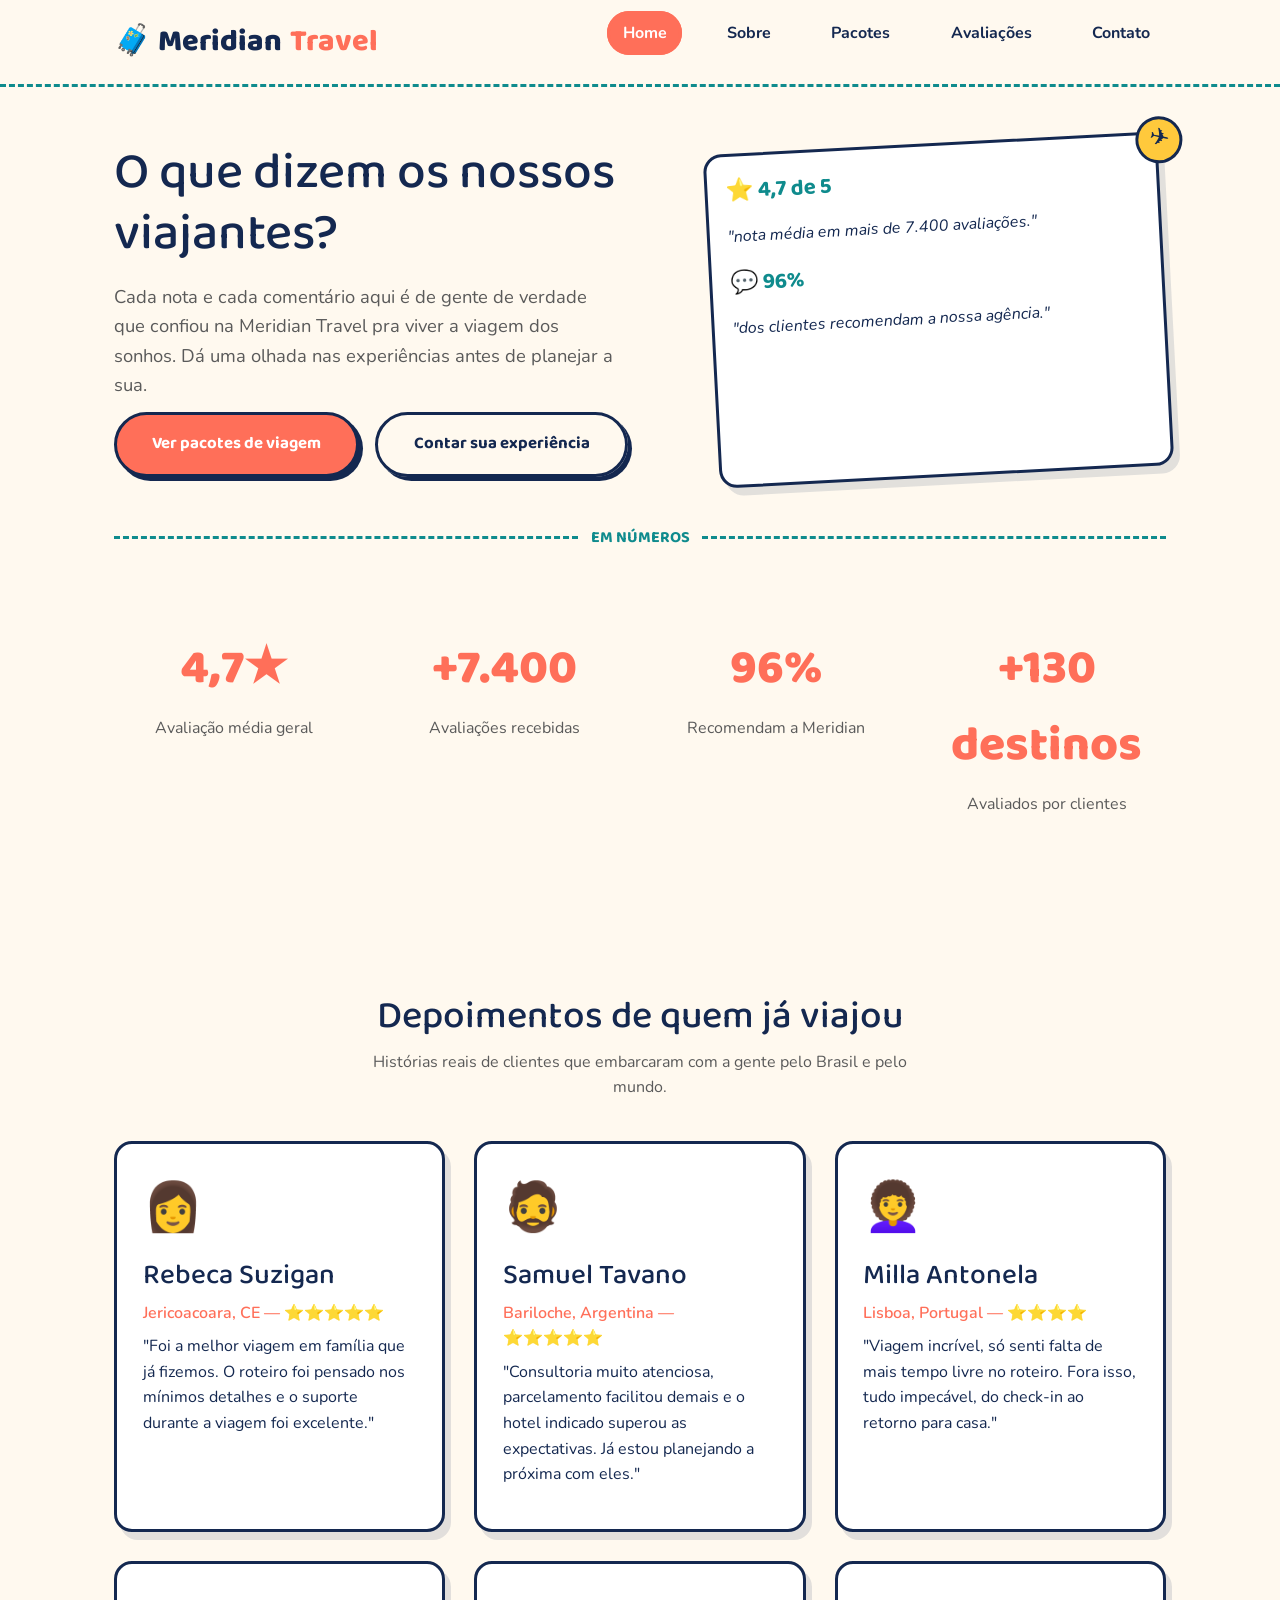
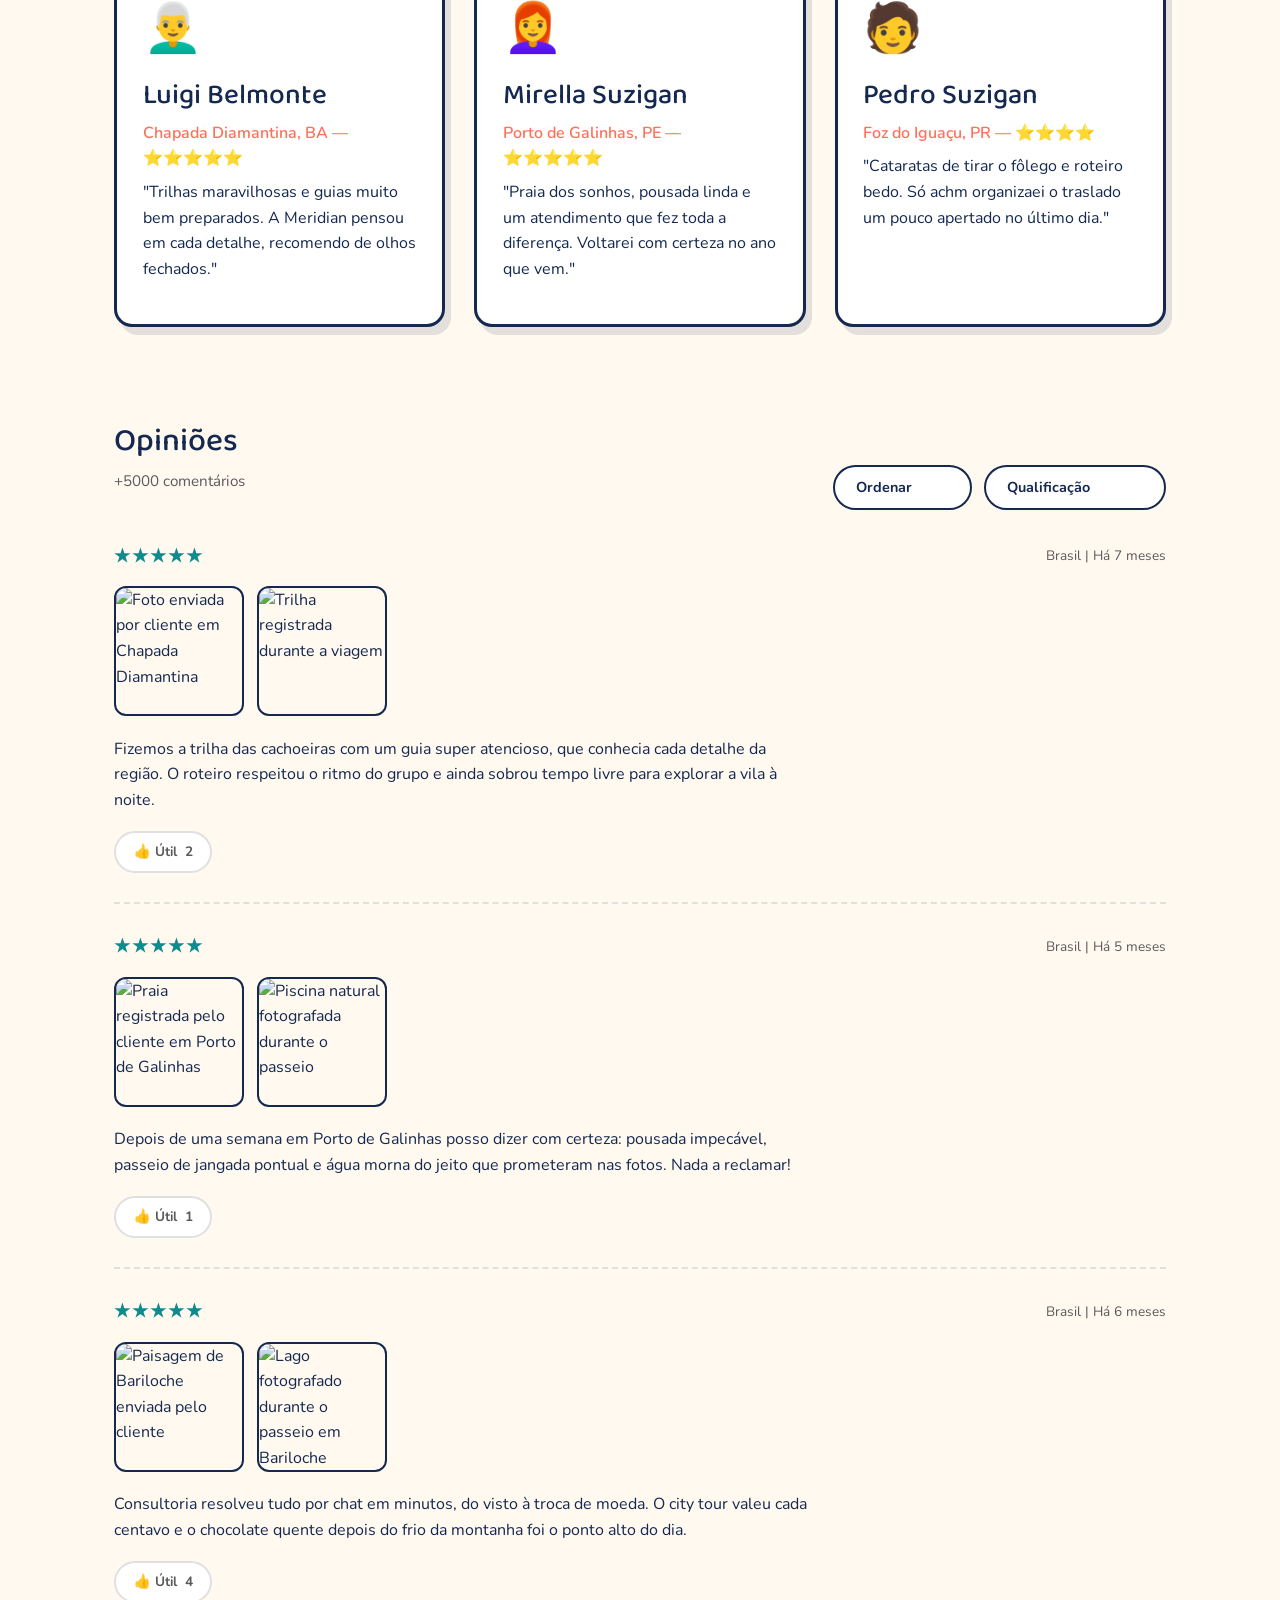
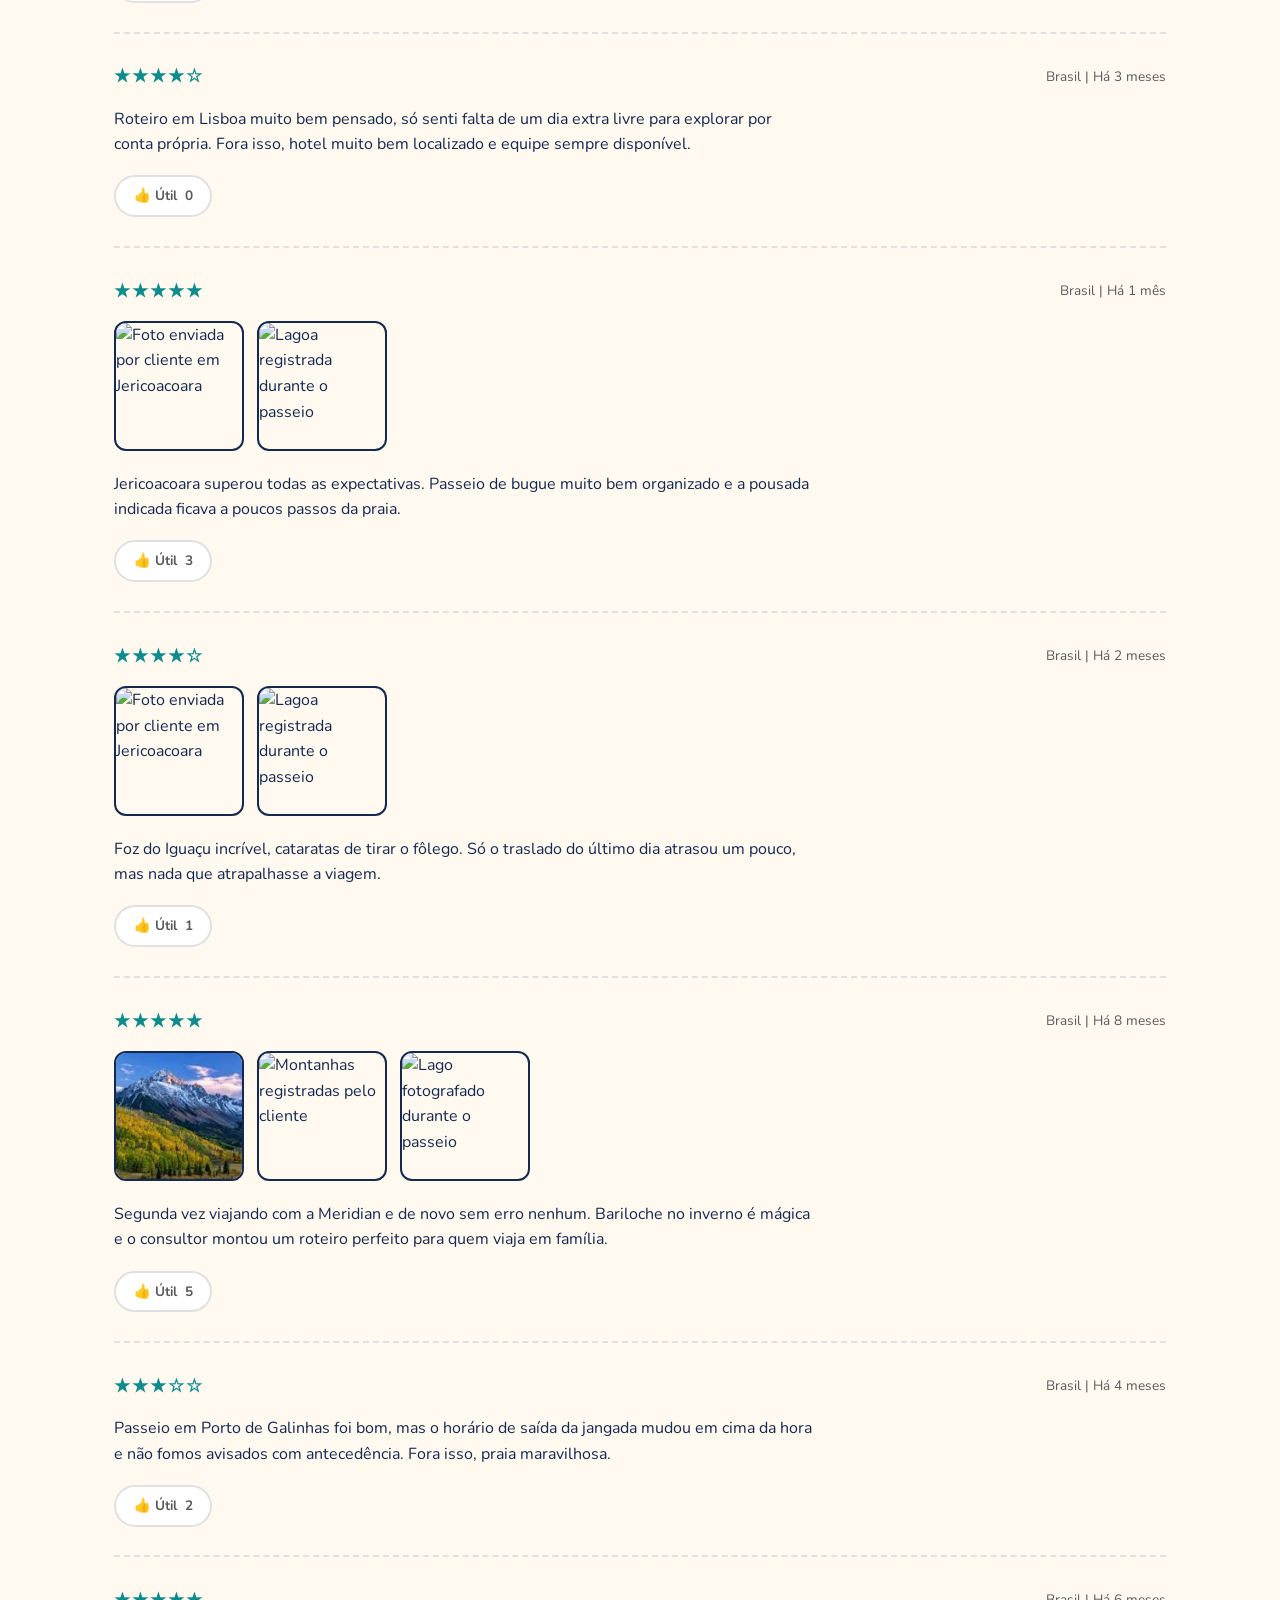
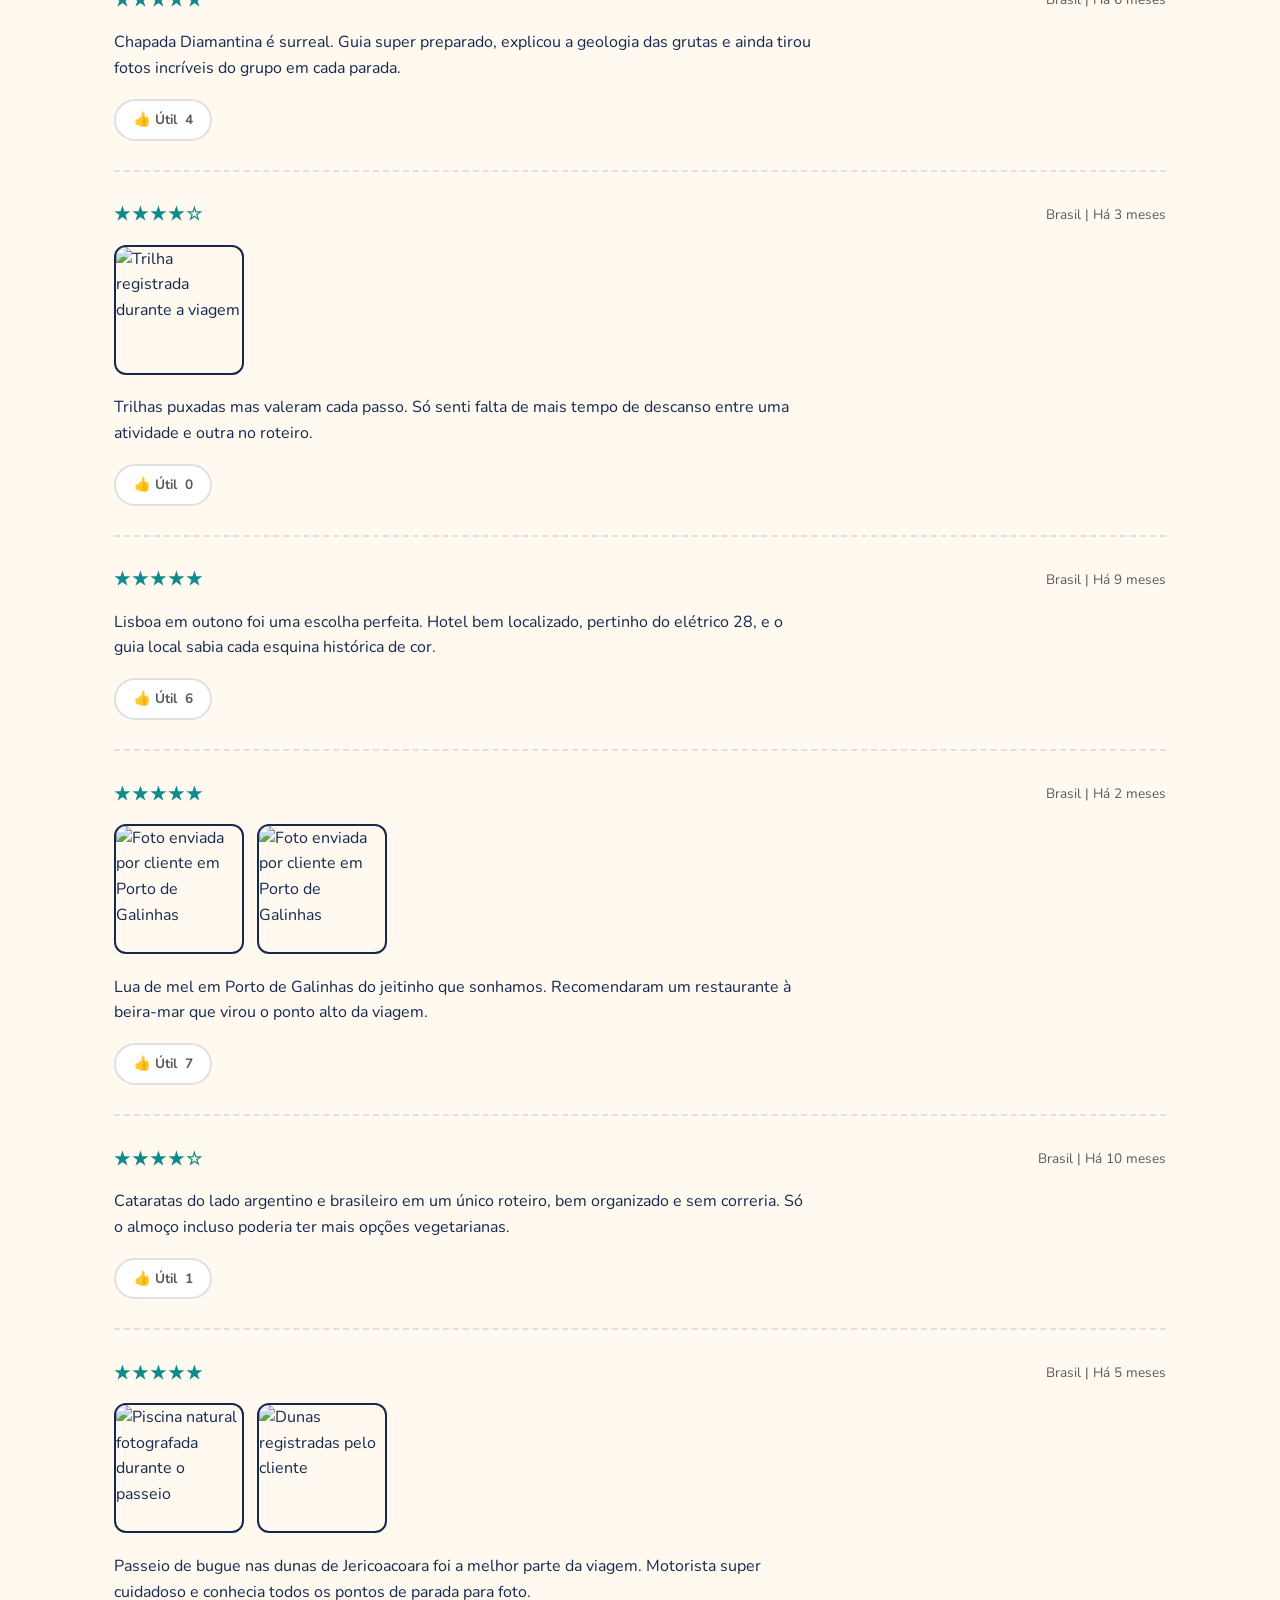
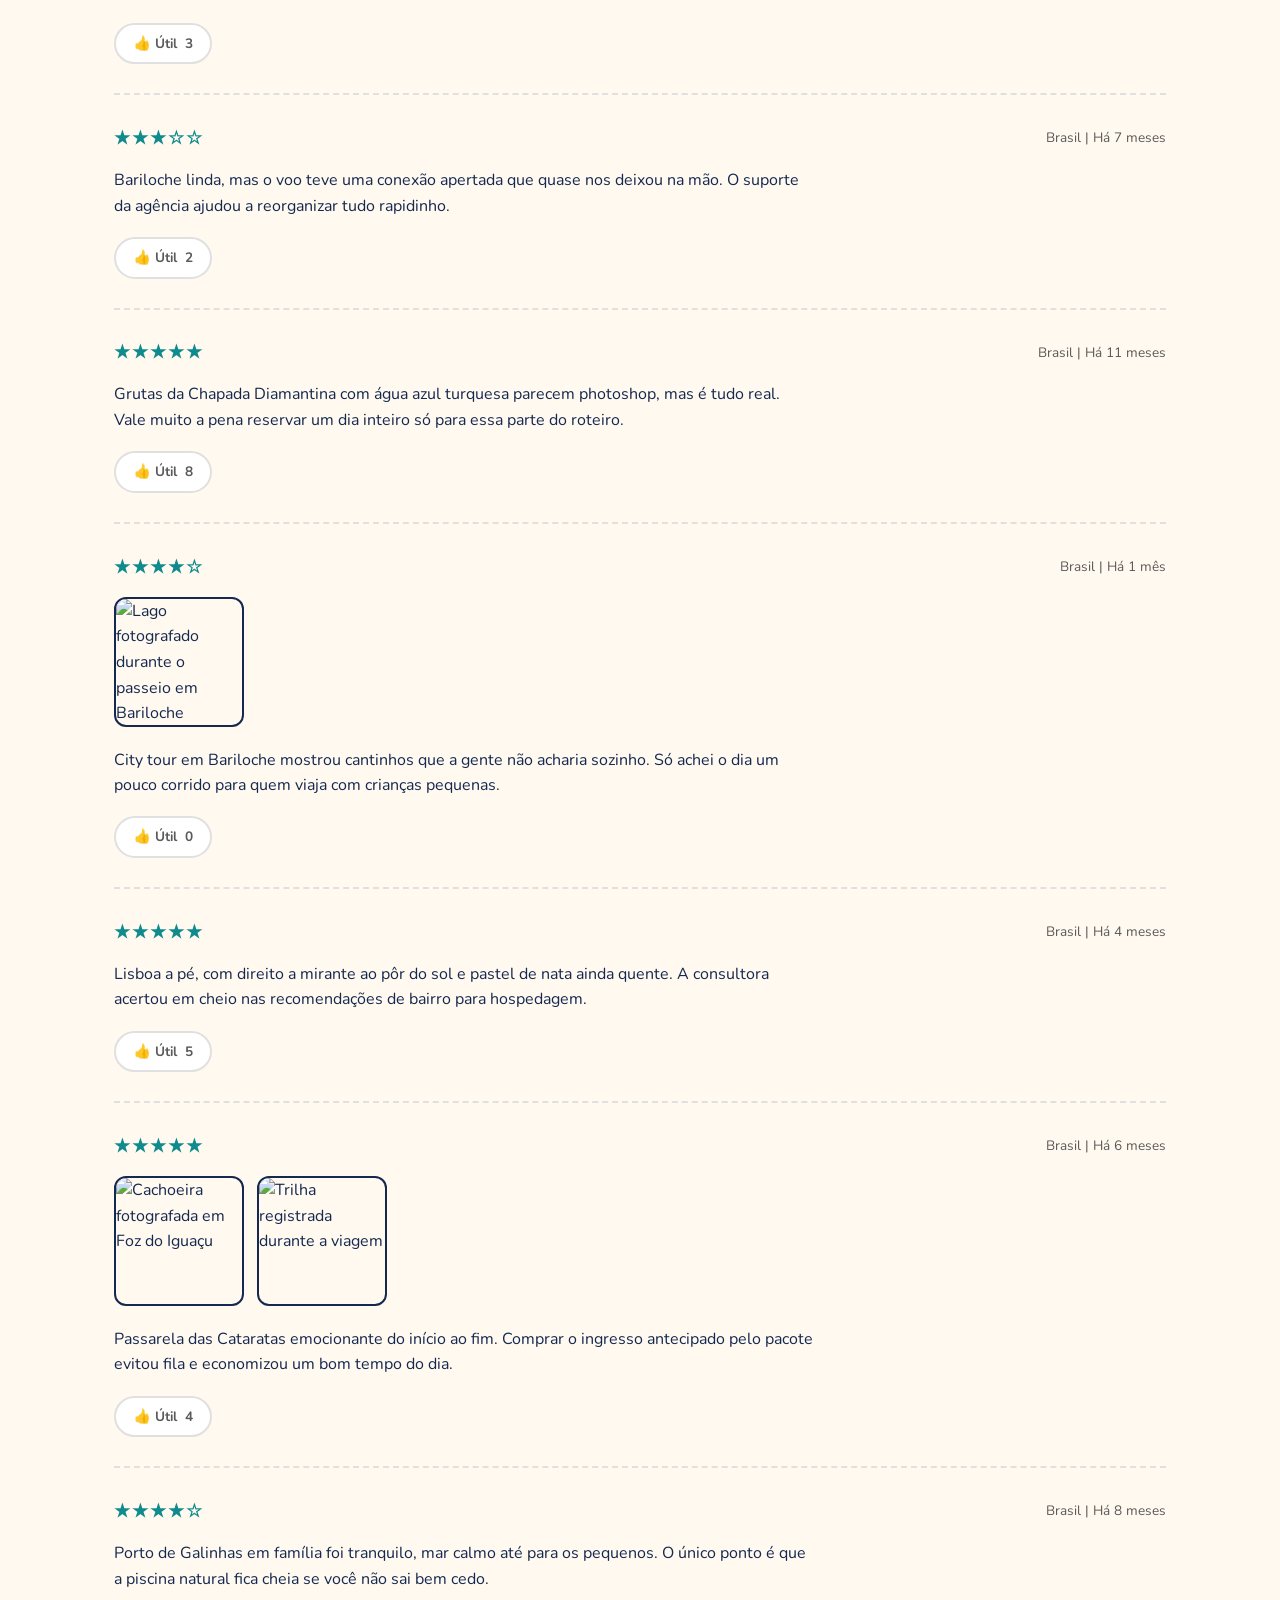
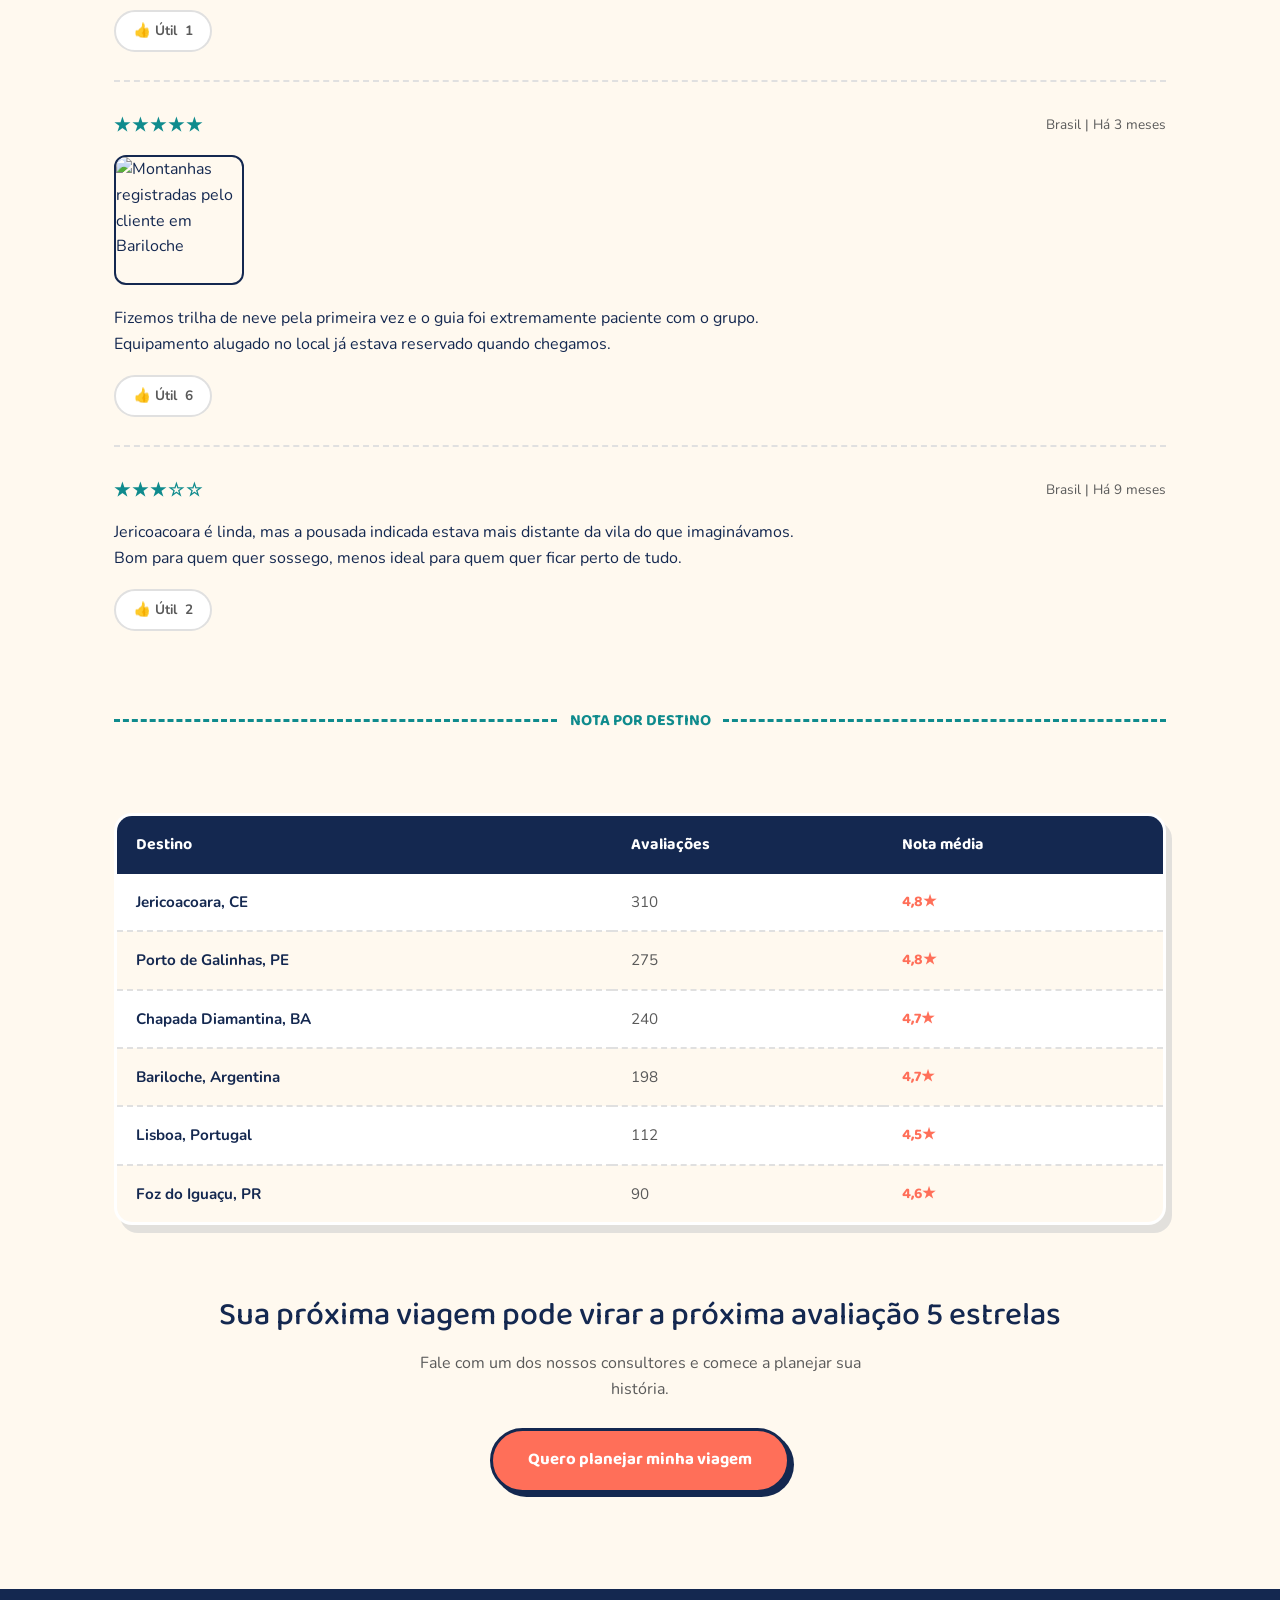
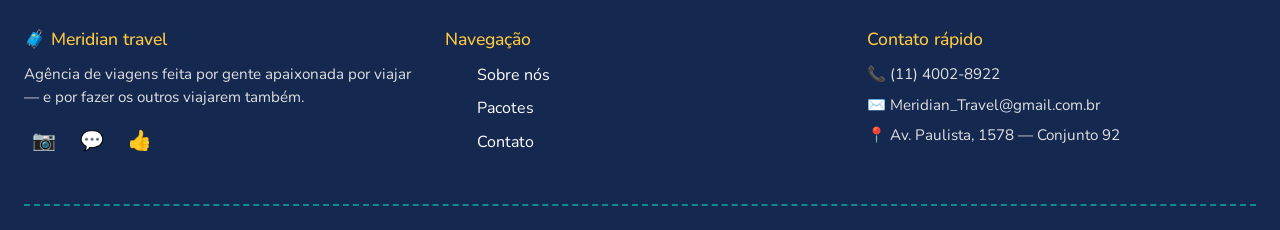
==== commit 19daa02d: "Update Avaliacoes.html" ====
--- a/Avaliacoes.html
+++ b/Avaliacoes.html
@@ -17,10 +17,10 @@
         <nav class="nav-container">
             <a href="index.html" class="logo">🧳 Meridian<span>Travel</span></a>
             <ul class="menu">
-                <li><a href="index.html">Home</a></li>
+                <li><a href="Index.html" aria-current="page">Home</a></li>
                 <li><a href="Sobre.html">Sobre</a></li>
                 <li><a href="Pacotes.html">Pacotes</a></li>
-                <li><a href="Avaliacoes.html" aria-current="page">Avaliações</a></li>
+                <li><a href="Avaliacoes.html">Avaliações</a></li>
                 <li><a href="Contato.html">Contato</a></li>
             </ul>
         </nav>
